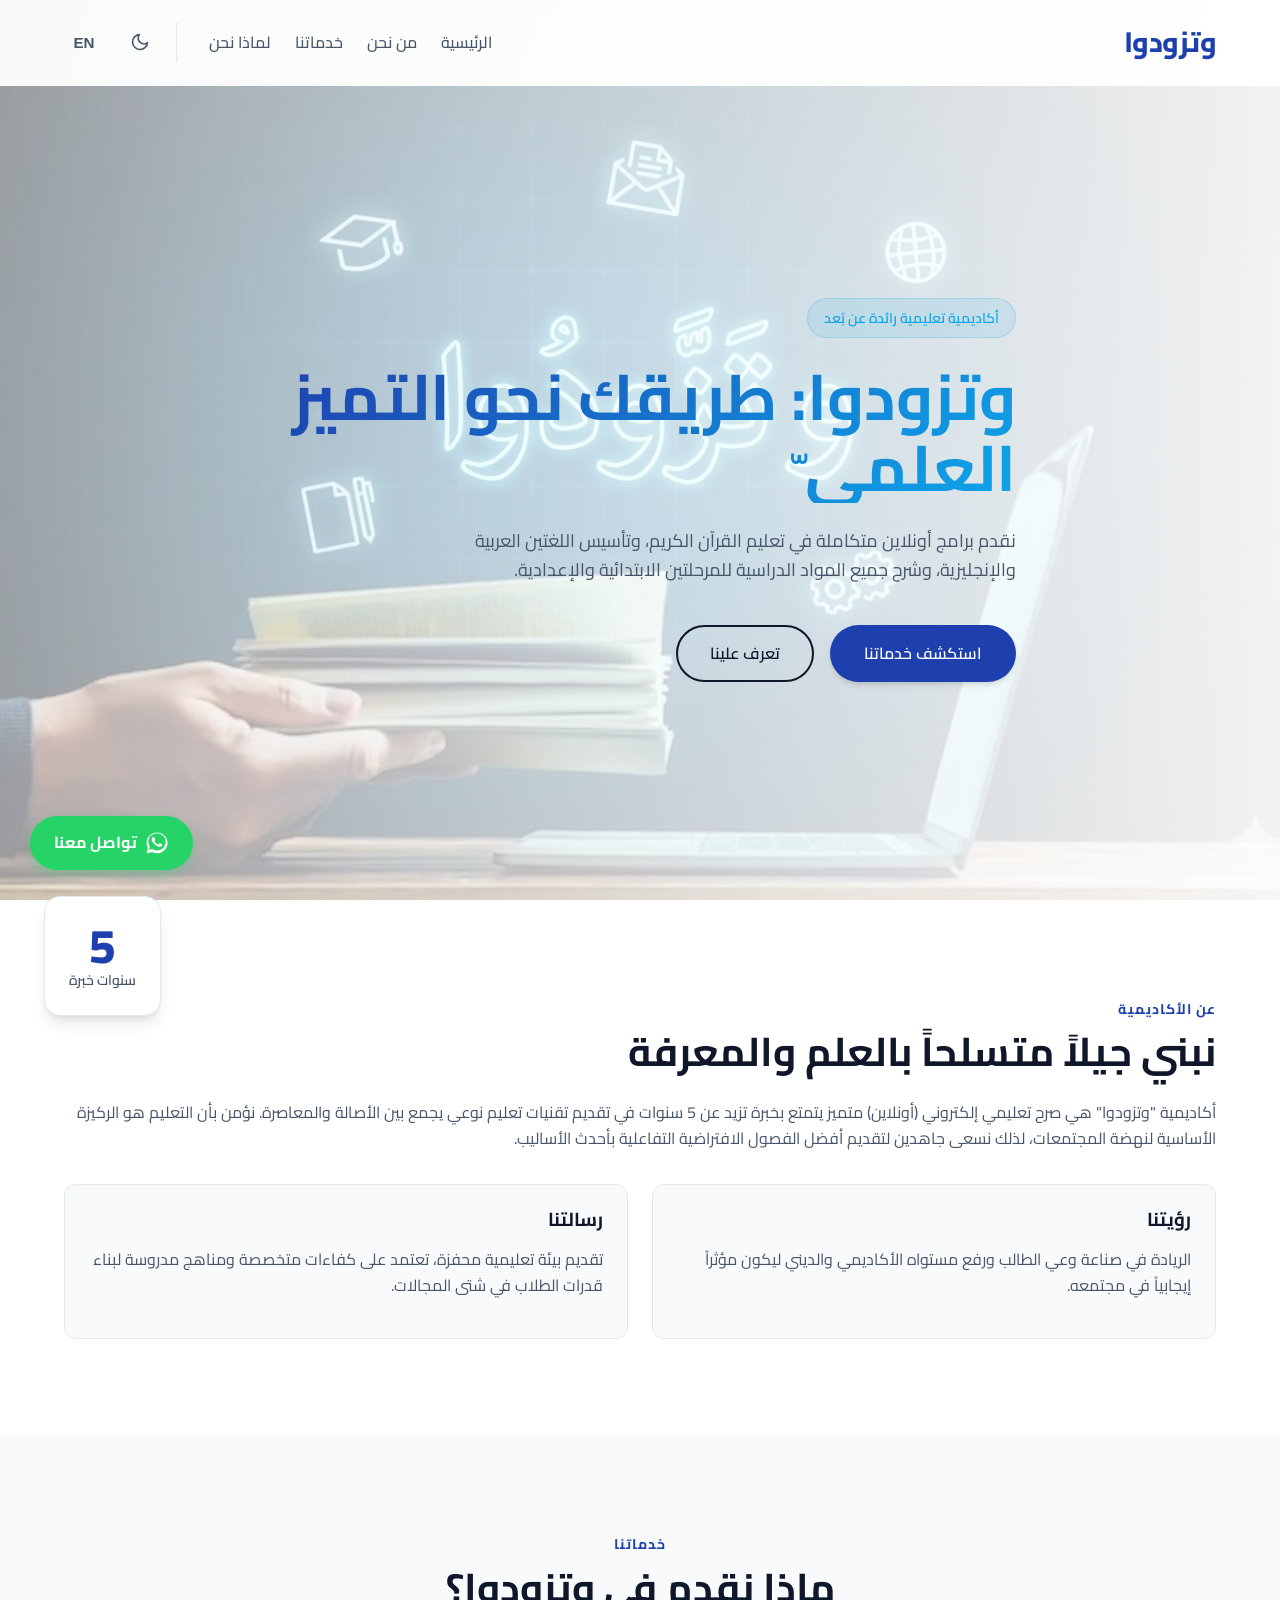
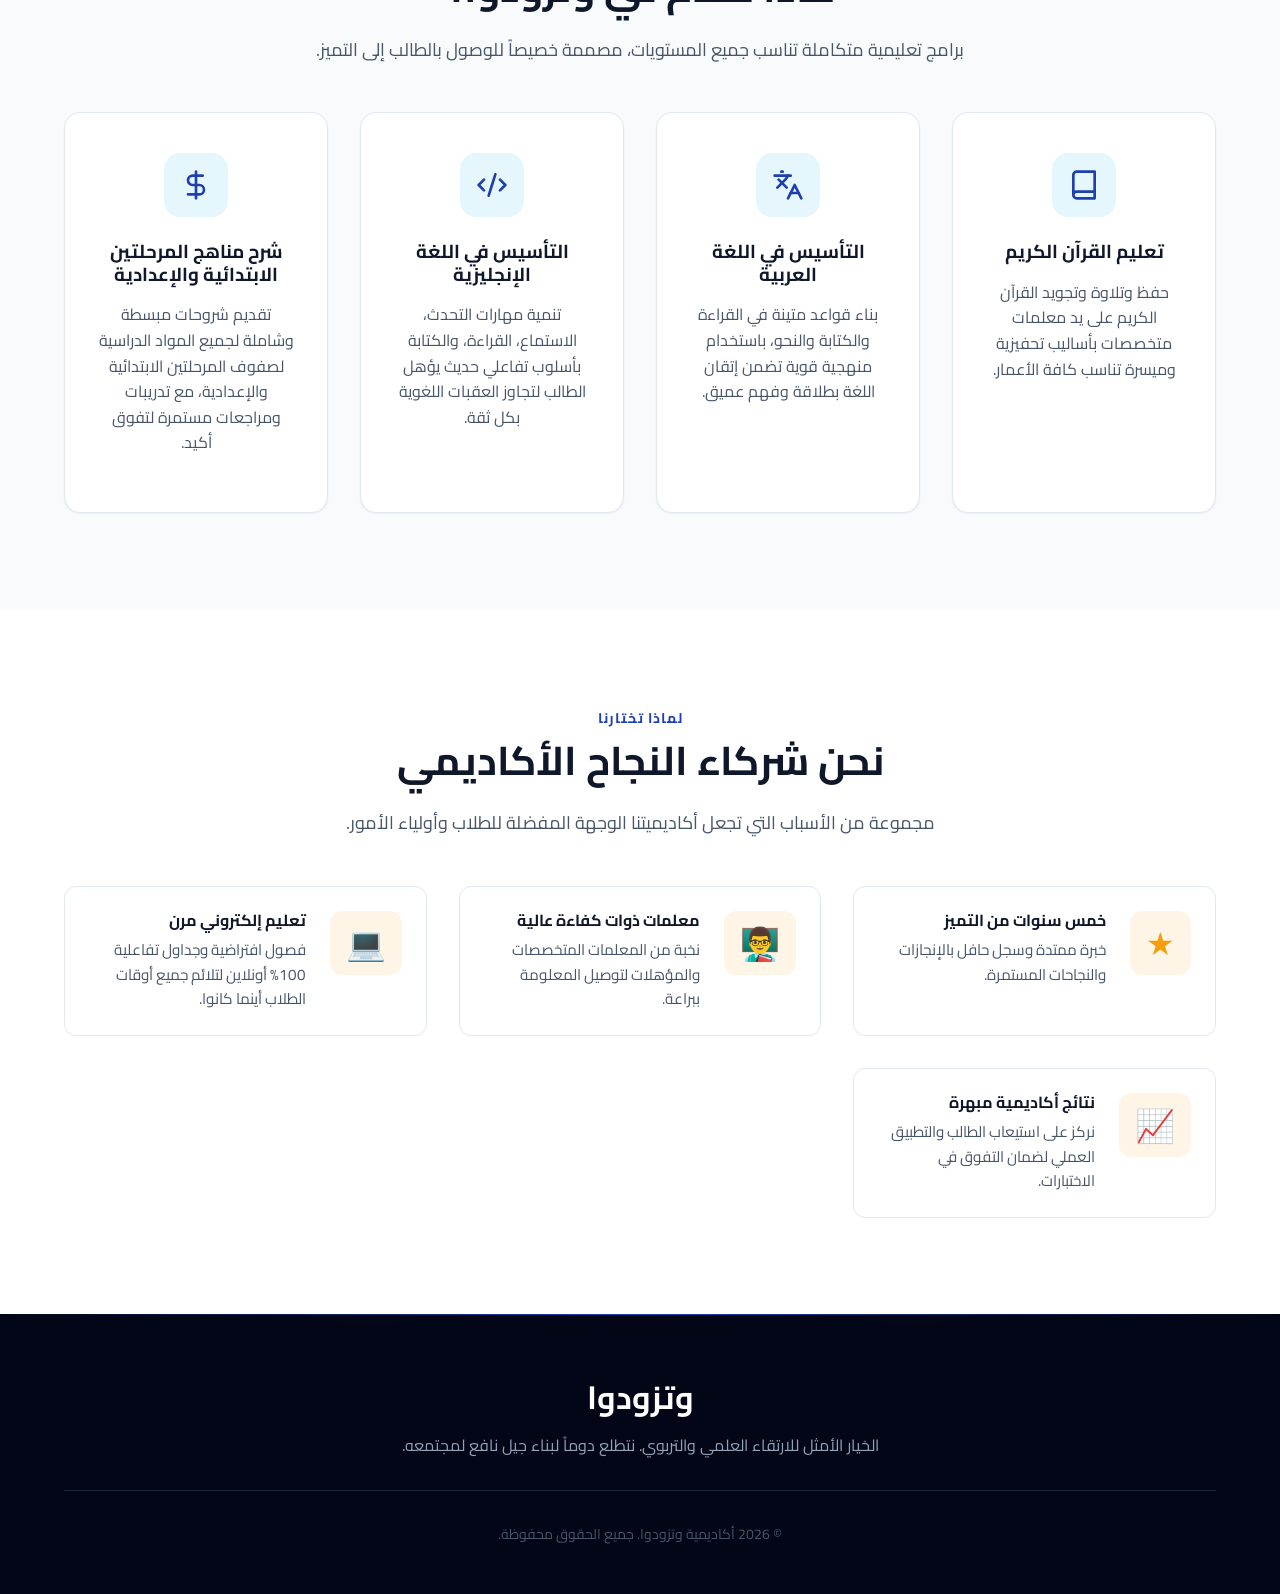
==== index.html @ cb6657eb "Add files via upload" ====
<!DOCTYPE html>
<html lang="en" dir="ltr" data-theme="light">

<head>
    <meta charset="UTF-8">
    <meta name="viewport" content="width=device-width, initial-scale=1.0">
    <meta name="description"
        content="وتزودوا - Premium Educational Academy specializing in Quran, Arabic, English, and School Subjects.">
    <meta name="keywords" content="Quran, Arabic, English, School Subjects, Education, Academy, وتزودوا, أكاديمية">
    <title> Watazawadoo | أكاديمية وتزودوا</title>

    <!-- Google Fonts -->
    <link rel="preconnect" href="https://fonts.googleapis.com">
    <link rel="preconnect" href="https://fonts.gstatic.com" crossorigin>
    <!-- Inter for English, Cairo for Arabic -->
    <link
        href="https://fonts.googleapis.com/css2?family=Cairo:wght@400;600;700;800&family=Inter:wght@400;500;600;700;800&display=swap"
        rel="stylesheet">

    <!-- Custom CSS -->
    <link rel="stylesheet" href="css/style.css">
</head>

<body>

    <!-- Header & Navigation -->
    <header class="navbar" id="navbar">
        <div class="container nav-container">
            <a href="#home" class="logo">
                <span class="ar">وتزودوا</span>
                <span class="en">Watazawadoo</span>
            </a>

            <button class="mobile-toggle" aria-label="Toggle Navigation">
                <span class="bar"></span>
                <span class="bar"></span>
                <span class="bar"></span>
            </button>

            <nav class="nav-menu">
                <ul class="nav-list">
                    <li><a href="#home"><span class="ar">الرئيسية</span><span class="en">Home</span></a></li>
                    <li><a href="#about"><span class="ar">من نحن</span><span class="en">About</span></a></li>
                    <li><a href="#services"><span class="ar">خدماتنا</span><span class="en">Services</span></a></li>
                    <li><a href="#why-us"><span class="ar">لماذا نحن</span><span class="en">Why Us</span></a></li>
                </ul>
                <div class="nav-controls">
                    <button id="theme-btn" class="icon-btn" aria-label="Toggle Theme">
                        <svg class="sun-icon" xmlns="http://www.w3.org/2000/svg" width="20" height="20"
                            viewBox="0 0 24 24" fill="none" stroke="currentColor" stroke-width="2"
                            stroke-linecap="round" stroke-linejoin="round">
                            <circle cx="12" cy="12" r="5"></circle>
                            <line x1="12" y1="1" x2="12" y2="3"></line>
                            <line x1="12" y1="21" x2="12" y2="23"></line>
                            <line x1="4.22" y1="4.22" x2="5.64" y2="5.64"></line>
                            <line x1="18.36" y1="18.36" x2="19.78" y2="19.78"></line>
                            <line x1="1" y1="12" x2="3" y2="12"></line>
                            <line x1="21" y1="12" x2="23" y2="12"></line>
                            <line x1="4.22" y1="19.78" x2="5.64" y2="18.36"></line>
                            <line x1="18.36" y1="5.64" x2="19.78" y2="4.22"></line>
                        </svg>
                        <svg class="moon-icon" xmlns="http://www.w3.org/2000/svg" width="20" height="20"
                            viewBox="0 0 24 24" fill="none" stroke="currentColor" stroke-width="2"
                            stroke-linecap="round" stroke-linejoin="round">
                            <path d="M21 12.79A9 9 0 1 1 11.21 3 7 7 0 0 0 21 12.79z"></path>
                        </svg>
                    </button>
                    <button id="lang-btn" class="icon-btn font-bold">
                        <span class="ar">EN</span>
                        <span class="en">عربي</span>
                    </button>
                </div>
            </nav>
        </div>
    </header>

    <main>
        <!-- Hero Section -->
        <section id="home" class="hero fade-in">
            <div class="hero-bg"></div>
            <div class="container hero-content">
                <span class="badge">
                    <span class="ar">أكاديمية تعليمية رائدة عن بُعد</span>
                    <span class="en">Leading Online Educational Academy</span>
                </span>
                <h1 class="hero-title">
                    <span class="ar">وتزودوا: طريقك نحو التميز العلمي ّ</span>
                    <span class="en">Watazawadoo: Your Path to Academic & Spiritual Excellence</span>
                </h1>
                <p class="hero-subtitle">
                    <span class="ar">نقدم برامج أونلاين متكاملة في تعليم القرآن الكريم، وتأسيس اللغتين العربية
                        والإنجليزية، وشرح جميع المواد الدراسية للمرحلتين الابتدائية والإعدادية.</span>
                    <span class="en">We provide comprehensive online programs in learning the Holy Quran, founding
                        Arabic and English languages, and teaching all primary and preparatory stage subjects.</span>
                </p>
                <div class="hero-actions">
                    <a href="#services" class="btn btn-primary">
                        <span class="ar">استكشف خدماتنا</span>
                        <span class="en">Explore Services</span>
                    </a>
                    <a href="#about" class="btn btn-secondary">
                        <span class="ar">تعرف علينا</span>
                        <span class="en">Learn More</span>
                    </a>
                </div>
            </div>
        </section>

        <!-- About Us Section -->
        <section id="about" class="section about">
            <div class="container">
                <div class="about-grid fade-in">
                    <div class="about-image">


                    </div>
                    <div class="experience-badge">
                        <span class="num">5</span>
                        <span class="ar text">سنوات خبرة</span>
                        <span class="en text">Years Exp</span>
                    </div>
                </div>
                <div class="about-text">
                    <div class="section-badge">
                        <span class="ar">عن الأكاديمية</span>
                        <span class="en">About the Academy</span>
                    </div>
                    <h2 class="section-title">
                        <span class="ar">نبني جيلاً متسلحاً بالعلم والمعرفة</span>
                        <span class="en">Building a Generation Armed with Knowledge</span>
                    </h2>
                    <p class="description">
                        <span class="ar">أكاديمية "وتزودوا" هي صرح تعليمي إلكتروني (أونلاين) متميز يتمتع بخبرة تزيد
                            عن 5 سنوات في تقديم تقنيات تعليم نوعي يجمع بين الأصالة والمعاصرة. نؤمن بأن التعليم هو
                            الركيزة الأساسية لنهضة المجتمعات، لذلك نسعى جاهدين لتقديم أفضل الفصول الافتراضية
                            التفاعلية بأحدث الأساليب.</span>
                        <span class="en">"Watazawadoo" Academy is a distinguished online educational institution
                            with over 5 years of experience in providing quality education that blends heritage with
                            modernity. We believe education is the foundation of societal progress, and we strive to
                            deliver top-tier virtual learning experiences using modern interactive
                            methodologies.</span>
                    </p>

                    <div class="mission-vision">
                        <div class="card sm-card">
                            <h3>
                                <span class="ar">رؤيتنا</span>
                                <span class="en">Our Vision</span>
                            </h3>
                            <p>
                                <span class="ar">الريادة في صناعة وعي الطالب ورفع مستواه الأكاديمي والديني ليكون
                                    مؤثراً إيجابياً في مجتمعه.</span>
                                <span class="en">Pioneering in shaping student awareness and elevating their
                                    academic and religious levels to be a positive influence in their
                                    community.</span>
                            </p>
                        </div>
                        <div class="card sm-card">
                            <h3>
                                <span class="ar">رسالتنا</span>
                                <span class="en">Our Mission</span>
                            </h3>
                            <p>
                                <span class="ar">تقديم بيئة تعليمية محفزة، تعتمد على كفاءات متخصصة ومناهج مدروسة
                                    لبناء قدرات الطلاب في شتى المجالات.</span>
                                <span class="en">Providing a stimulating educational environment relying on expert
                                    educators and structured curricula to build students' capabilities across
                                    various fields.</span>
                            </p>
                        </div>
                    </div>
                </div>
            </div>
            </div>
        </section>

        <!-- Services Section -->
        <section id="services" class="section bg-light">
            <div class="container">
                <div class="section-header text-center fade-in">
                    <div class="section-badge">
                        <span class="ar">خدماتنا</span>
                        <span class="en">Our Services</span>
                    </div>
                    <h2 class="section-title">
                        <span class="ar">ماذا نقدم في وتزودوا؟</span>
                        <span class="en">What We Offer at Watazawadoo?</span>
                    </h2>
                    <p class="section-subtitle">
                        <span class="ar">برامج تعليمية متكاملة تناسب جميع المستويات، مصممة خصيصاً للوصول بالطالب إلى
                            التميز.</span>
                        <span class="en">Comprehensive educational programs tailored for all levels, specifically
                            designed to guide students towards excellence.</span>
                    </p>
                </div>

                <div class="services-grid fade-in">
                    <!-- Service 1 -->
                    <div class="service-card">
                        <div class="service-icon quran-icon">
                            <svg xmlns="http://www.w3.org/2000/svg" width="32" height="32" viewBox="0 0 24 24"
                                fill="none" stroke="currentColor" stroke-width="2" stroke-linecap="round"
                                stroke-linejoin="round">
                                <path d="M4 19.5v-15A2.5 2.5 0 0 1 6.5 2H20v20H6.5a2.5 2.5 0 0 1 0-5H20"></path>
                            </svg>
                        </div>
                        <h3>
                            <span class="ar">تعليم القرآن الكريم</span>
                            <span class="en">Holy Quran Teaching</span>
                        </h3>
                        <p>
                            <span class="ar">حفظ وتلاوة وتجويد القرآن الكريم على يد معلمات متخصصات بأساليب
                                تحفيزية وميسرة تناسب كافة الأعمار.</span>
                            <span class="en">Memorization, recitation, and Tajweed of the Holy Quran guided by
                                specialized female instructors using engaging and accessible methods.</span>
                        </p>
                    </div>

                    <!-- Service 2 -->
                    <div class="service-card">
                        <div class="service-icon arabic-icon">
                            <svg xmlns="http://www.w3.org/2000/svg" width="32" height="32" viewBox="0 0 24 24"
                                fill="none" stroke="currentColor" stroke-width="2" stroke-linecap="round"
                                stroke-linejoin="round">
                                <path d="m5 8 6 6"></path>
                                <path d="m4 14 6-6 2-3"></path>
                                <path d="M2 5h12"></path>
                                <path d="M7 2h1"></path>
                                <path d="m22 22-5-10-5 10"></path>
                                <path d="M14 18h6"></path>
                            </svg>
                        </div>
                        <h3>
                            <span class="ar">التأسيس في اللغة العربية</span>
                            <span class="en">Arabic Language Foundation</span>
                        </h3>
                        <p>
                            <span class="ar">بناء قواعد متينة في القراءة والكتابة والنحو، باستخدام منهجية قوية تضمن
                                إتقان اللغة بطلاقة وفهم عميق.</span>
                            <span class="en">Building solid foundations in reading, writing, and grammar through strong
                                methodologies ensuring fluent mastery and deep understanding.</span>
                        </p>
                    </div>

                    <!-- Service 3 -->
                    <div class="service-card">
                        <div class="service-icon english-icon">
                            <svg xmlns="http://www.w3.org/2000/svg" width="32" height="32" viewBox="0 0 24 24"
                                fill="none" stroke="currentColor" stroke-width="2" stroke-linecap="round"
                                stroke-linejoin="round">
                                <path d="m18 16 4-4-4-4"></path>
                                <path d="m6 8-4 4 4 4"></path>
                                <path d="m14.5 4-5 16"></path>
                            </svg>
                        </div>
                        <h3>
                            <span class="ar">التأسيس في اللغة الإنجليزية</span>
                            <span class="en">English Language Foundation</span>
                        </h3>
                        <p>
                            <span class="ar">تنمية مهارات التحدث، الاستماع، القراءة، والكتابة بأسلوب تفاعلي حديث يؤهل
                                الطالب لتجاوز العقبات اللغوية بكل ثقة.</span>
                            <span class="en">Developing speaking, listening, reading, and writing skills with
                                interactive methods, empowering students to overcome language barriers.</span>
                        </p>
                    </div>

                    <!-- Service 4 -->
                    <div class="service-card">
                        <div class="service-icon school-icon">
                            <svg xmlns="http://www.w3.org/2000/svg" width="32" height="32" viewBox="0 0 24 24"
                                fill="none" stroke="currentColor" stroke-width="2" stroke-linecap="round"
                                stroke-linejoin="round">
                                <path d="M12 2v20"></path>
                                <path d="M17 5H9.5a3.5 3.5 0 0 0 0 7h5a3.5 3.5 0 0 1 0 7H6"></path>
                            </svg>
                        </div>
                        <h3>
                            <span class="ar">شرح مناهج المرحلتين الابتدائية والإعدادية</span>
                            <span class="en">Primary & Preparatory Subjects</span>
                        </h3>
                        <p>
                            <span class="ar">تقديم شروحات مبسطة وشاملة لجميع المواد الدراسية لصفوف المرحلتين الابتدائية
                                والإعدادية، مع تدريبات ومراجعات مستمرة لتفوق أكيد.</span>
                            <span class="en">Providing simplified and comprehensive explanations for all subjects
                                (Primary & Preparatory), with continuous practice and reviews for guaranteed
                                excellence.</span>
                        </p>
                    </div>
                </div>
            </div>
        </section>

        <!-- Why Choose Us -->
        <section id="why-us" class="section">
            <div class="container">
                <div class="section-header text-center fade-in">
                    <div class="section-badge">
                        <span class="ar">لماذا تختارنا</span>
                        <span class="en">Why Choose Us</span>
                    </div>
                    <h2 class="section-title">
                        <span class="ar">نحن شركاء النجاح الأكاديمي</span>
                        <span class="en">We Are Partners in Academic Success</span>
                    </h2>
                    <p class="section-subtitle">
                        <span class="ar">مجموعة من الأسباب التي تجعل أكاديميتنا الوجهة المفضلة للطلاب وأولياء
                            الأمور.</span>
                        <span class="en">Several reasons that make our academy the preferred destination for students
                            and parents.</span>
                    </p>
                </div>

                <div class="features-list fade-in">
                    <div class="feature-item">
                        <div class="f-icon">★</div>
                        <div class="f-content">
                            <h4>
                                <span class="ar">خمس سنوات من التميز</span>
                                <span class="en">5 Years of Excellence</span>
                            </h4>
                            <p>
                                <span class="ar">خبرة ممتدة وسجل حافل بالإنجازات والنجاحات المستمرة.</span>
                                <span class="en">Extended experience and a proven track record of continuous success and
                                    achievements.</span>
                            </p>
                        </div>
                    </div>

                    <div class="feature-item">
                        <div class="f-icon">👨‍🏫</div>
                        <div class="f-content">
                            <h4>
                                <span class="ar">معلمات ذوات كفاءة عالية</span>
                                <span class="en">Highly Qualified Female Teachers</span>
                            </h4>
                            <p>
                                <span class="ar">نخبة من المعلمات المتخصصات والمؤهلات لتوصيل المعلومة ببراعة.</span>
                                <span class="en">An elite group of specialized and qualified female teachers skilled at
                                    delivering information brilliantly.</span>
                            </p>
                        </div>
                    </div>

                    <div class="feature-item">
                        <div class="f-icon">💻</div>
                        <div class="f-content">
                            <h4>
                                <span class="ar">تعليم إلكتروني مرن</span>
                                <span class="en">Flexible Online Learning</span>
                            </h4>
                            <p>
                                <span class="ar">فصول افتراضية وجداول تفاعلية 100% أونلاين لتلائم جميع أوقات الطلاب
                                    أينما كانوا.</span>
                                <span class="en">100% interactive virtual classes and schedules designed to fit students
                                    anytime, anywhere.</span>
                            </p>
                        </div>
                    </div>

                    <div class="feature-item">
                        <div class="f-icon">📈</div>
                        <div class="f-content">
                            <h4>
                                <span class="ar">نتائج أكاديمية مبهرة</span>
                                <span class="en">Strong Academic Results</span>
                            </h4>
                            <p>
                                <span class="ar">نركز على استيعاب الطالب والتطبيق العملي لضمان التفوق في
                                    الاختبارات.</span>
                                <span class="en">Focusing on student comprehension and practical application to
                                    guarantee success in examinations.</span>
                            </p>
                        </div>
                    </div>
                </div>
            </div>
        </section>

    </main>

    <!-- Footer -->
    <footer class="footer">
        <div class="container footer-container">
            <div class="footer-info">
                <h3>
                    <span class="ar">وتزودوا</span>
                    <span class="en">Watazawadoo</span>
                </h3>
                <p>
                    <span class="ar">الخيار الأمثل للارتقاء العلمي والتربوي. نتطلع دوماً لبناء جيل نافع لمجتمعه.</span>
                    <span class="en">The perfect choice for academic and educational advancement. Always aspiring to
                        build a beneficial generation.</span>
                </p>
            </div>
            <div class="footer-copyright">
                <p>
                    &copy; <span id="year"></span>
                    <span class="ar">أكاديمية وتزودوا. جميع الحقوق محفوظة.</span>
                    <span class="en">Watazawadoo Academy. All rights reserved.</span>
                </p>
            </div>
        </div>
    </footer>

    <!-- Floating WhatsApp Button -->
    <a href="https://wa.me/201121379481" class="floating-wa" target="_blank" rel="noopener noreferrer"
        aria-label="Chat on WhatsApp">
        <svg xmlns="http://www.w3.org/2000/svg" viewBox="0 0 448 512" width="24" height="24" fill="currentColor">
            <path
                d="M380.9 97.1C339 55.1 283.2 32 223.9 32c-122.4 0-222 99.6-222 222 0 39.1 10.2 77.3 29.6 111L0 480l117.7-30.9c32.4 17.7 68.9 27 106.1 27h.1c122.3 0 224.1-99.6 224.1-222 0-59.3-23.1-115-65.1-157zM223.9 416.3c-33 0-65.4-8.9-94-25.7l-6.7-4-69.8 18.3L72 336l-4.4-7c-18.5-29.3-28.2-63.5-28.2-98.1 0-101.9 83-184.9 184.9-184.9 49.4 0 95.8 19.2 130.7 54.2 34.9 34.9 54.2 81.3 54.2 130.8 0 102-83 185.3-185.3 185.3zm101.2-138.2c-5.5-2.8-32.8-16.2-37.9-18-5.1-1.9-8.8-2.8-12.5 2.8-3.7 5.6-14.3 18-17.6 21.8-3.2 3.7-6.5 4.2-12 1.4-32.6-16.3-54-29.1-75.5-66-5.7-9.8 5.7-9.1 16.3-30.3 1.8-3.7 .9-6.9-.5-9.7-1.4-2.8-12.5-30.1-17.1-41.2-4.5-10.8-9.1-9.3-12.5-9.5-3.2-.2-6.9-.2-10.6-.2-3.7 0-9.7 1.4-14.8 6.9-5.1 5.6-19.4 19-19.4 46.3 0 27.3 19.9 53.7 22.6 57.4 2.8 3.7 39.1 59.7 94.8 83.8 35.2 15.2 49 16.5 66.6 13.9 10.7-1.6 32.8-13.4 37.4-26.4 4.6-13 4.6-24.1 3.2-26.4-1.3-2.5-5-3.9-10.5-6.6z" />
        </svg>
        <span class="wa-text">
            <span class="ar">تواصل معنا</span>
            <span class="en">Contact Us</span>
        </span>
    </a>

    <!-- Application Script -->
    <script src="js/app.js"></script>
</body>

</html>
---- css/style.css ----
/* 
 * Watazawadoo Academy - Premium Stylesheet
 * Contains Light/Dark mode, RTL/LTR support, and fully responsive layout.
 */

/* =========================================
   1. CSS Variables & Theme Definitions
   ========================================= */
:root {
    /* Safe Colors for both themes */
    --primary: #1e40af; /* Deep Blue */
    --primary-hover: #1e3a8a;
    --secondary: #0ea5e9; /* Sky Blue */
    --accent: #f59e0b; /* Golden Yellow for distinction */
    --danger: #ef4444;
    --success: #22c55e;
    
    /* Light Theme (Default) */
    --bg-main: #ffffff;
    --bg-alt: #f8fafc;
    --text-main: #0f172a;
    --text-muted: #475569;
    --border: #e2e8f0;
    --card-bg: #ffffff;
    --navbar-bg: rgba(255, 255, 255, 0.95);
    
    /* Shadows */
    --shadow-sm: 0 1px 2px 0 rgb(0 0 0 / 0.05);
    --shadow-md: 0 4px 6px -1px rgb(0 0 0 / 0.1), 0 2px 4px -2px rgb(0 0 0 / 0.1);
    --shadow-lg: 0 10px 15px -3px rgb(0 0 0 / 0.1), 0 4px 6px -4px rgb(0 0 0 / 0.1);
    --shadow-glow: 0 0 20px rgba(14, 165, 233, 0.4);

    /* Typography settings */
    --font-heading: 'Cairo', sans-serif;
    --font-body: 'Inter', sans-serif;
    
    --transition-fast: 0.2s ease-in-out;
    --transition-normal: 0.3s cubic-bezier(0.4, 0, 0.2, 1);
    --transition-slow: 0.5s cubic-bezier(0.4, 0, 0.2, 1);
}

[data-theme="dark"] {
    --bg-main: #0f172a; /* Slate 900 */
    --bg-alt: #1e293b; /* Slate 800 */
    --text-main: #f8fafc;
    --text-muted: #cbd5e1;
    --border: #334155;
    --card-bg: #1e293b;
    --navbar-bg: rgba(15, 23, 42, 0.85);
    
    --shadow-md: 0 4px 6px -1px rgb(0 0 0 / 0.4);
    --shadow-lg: 0 10px 15px -3px rgb(0 0 0 / 0.5);
    
    /* Slightly brighter primary for dark mode */
    --primary: #3b82f6; 
    --primary-hover: #60a5fa;
}

/* =========================================
   2. Reset & Global Styles
   ========================================= */
*, *::before, *::after {
    box-sizing: border-box;
    margin: 0;
    padding: 0;
}

html {
    scroll-behavior: smooth;
    overflow-x: hidden;
}

body {
    background-color: var(--bg-main);
    color: var(--text-main);
    transition: background-color var(--transition-normal), color var(--transition-normal);
    line-height: 1.6;
    overflow-x: hidden;
    -webkit-font-smoothing: antialiased;
}

/* Language & Direction Logic */
html[dir="rtl"] {
    font-family: 'Cairo', sans-serif; /* Best for Arabic */
}
html[dir="ltr"] {
    font-family: 'Inter', sans-serif; /* Best for English */
}

/* Hard toggle language classes for massive SEO boost (HTML keeps both) */
html[lang="ar"] .en {
    display: none !important;
}
html[lang="en"] .ar {
    display: none !important;
}

/* Typography */
h1, h2, h3, h4, h5, h6 {
    font-weight: 700;
    line-height: 1.2;
    margin-bottom: 1rem;
    color: var(--text-main);
}

p {
    margin-bottom: 1rem;
    color: var(--text-muted);
}

a {
    text-decoration: none;
    color: inherit;
    transition: color var(--transition-fast);
}

ul {
    list-style: none;
}

img {
    max-width: 100%;
    height: auto;
    display: block;
}

/* Layout Utilities */
.container {
    width: 100%;
    max-width: 1200px;
    margin: 0 auto;
    padding: 0 1.5rem;
}

.section {
    padding: 6rem 0;
}

.bg-light {
    background-color: var(--bg-alt);
}

.text-center { text-align: center; }

/* Buttons */
.btn {
    display: inline-flex;
    align-items: center;
    justify-content: center;
    padding: 0.875rem 2rem;
    border-radius: 9999px; /* Pill shape */
    font-weight: 600;
    font-size: 1rem;
    cursor: pointer;
    transition: all var(--transition-fast);
    border: 2px solid transparent;
}

.btn-primary {
    background-color: var(--primary);
    color: #ffffff !important;
    box-shadow: var(--shadow-md);
}

.btn-primary:hover {
    background-color: var(--primary-hover);
    transform: translateY(-2px);
    box-shadow: var(--shadow-lg);
}

.btn-secondary {
    background-color: transparent;
    color: var(--text-main) !important;
    border-color: var(--text-main);
}

.btn-secondary:hover {
    background-color: var(--text-main);
    color: var(--bg-main) !important;
}

/* =========================================
   3. Navbar & Header
   ========================================= */
.navbar {
    position: fixed;
    top: 0;
    left: 0;
    width: 100%;
    z-index: 1000;
    background-color: var(--navbar-bg);
    backdrop-filter: blur(12px); /* Glassmorphism */
    -webkit-backdrop-filter: blur(12px);
    border-bottom: 1px solid transparent;
    transition: all var(--transition-normal);
    padding: 1.25rem 0;
}

.navbar.scrolled {
    padding: 0.75rem 0;
    border-bottom-color: var(--border);
    box-shadow: var(--shadow-sm);
}

.nav-container {
    display: flex;
    justify-content: space-between;
    align-items: center;
}

.logo {
    font-size: 1.75rem;
    font-weight: 800;
    color: var(--primary);
    letter-spacing: -0.5px;
}

.nav-menu {
    display: flex;
    align-items: center;
    gap: 2rem;
}

.nav-list {
    display: flex;
    gap: 1.5rem;
}

.nav-list a {
    font-weight: 500;
    color: var(--text-muted);
    position: relative;
    padding: 0.5rem 0;
}

.nav-list a::after {
    content: '';
    position: absolute;
    bottom: 0;
    left: 0; /* overridden for RTL in later code */
    width: 0%;
    height: 2px;
    background-color: var(--primary);
    transition: width var(--transition-fast);
}

html[dir="rtl"] .nav-list a::after {
    left: auto;
    right: 0;
}

.nav-list a:hover {
    color: var(--primary);
}

.nav-list a:hover::after {
    width: 100%;
}

.nav-controls {
    display: flex;
    align-items: center;
    gap: 1rem;
    border-left: 1px solid var(--border);
    padding-left: 1rem;
}

html[dir="rtl"] .nav-controls {
    border-left: none;
    border-right: 1px solid var(--border);
    padding-left: 0;
    padding-right: 1rem;
}

.icon-btn {
    background: none;
    border: none;
    cursor: pointer;
    color: var(--text-muted);
    display: flex;
    align-items: center;
    justify-content: center;
    width: 40px;
    height: 40px;
    border-radius: 50%;
    transition: all var(--transition-fast);
}

.icon-btn:hover {
    background-color: var(--bg-alt);
    color: var(--primary);
}

.font-bold {
    font-weight: 700;
    font-size: 0.95rem;
}

/* Theme Icon Logic */
html[data-theme="light"] .sun-icon { display: none; }
html[data-theme="light"] .moon-icon { display: block; }

html[data-theme="dark"] .sun-icon { display: block; }
html[data-theme="dark"] .moon-icon { display: none; }

.mobile-toggle {
    display: none;
    flex-direction: column;
    justify-content: space-between;
    width: 30px;
    height: 21px;
    background: none;
    border: none;
    cursor: pointer;
    z-index: 1001;
}

.mobile-toggle .bar {
    width: 100%;
    height: 3px;
    background-color: var(--text-main);
    border-radius: 3px;
    transition: all var(--transition-fast);
    transform-origin: left;
}

html[dir="rtl"] .mobile-toggle .bar {
    transform-origin: right;
}

/* =========================================
   4. Hero Section
   ========================================= */
.hero {
    position: relative;
    min-height: 100vh;
    display: flex;
    align-items: center;
    padding-top: 80px; /* offset navbar */
    overflow: hidden;
}

.hero-bg {
    position: absolute;
    inset: 0;
    z-index: -1;
    background-image: url('../assets/images/hero_bg_custom.jpg');
    background-size: cover;
    background-position: center;
    background-attachment: fixed;
    /* Beautiful gradient overlay to ensure text readability */
}

/* Dynamic overlay based on theme */
html[data-theme="light"] .hero-bg::before {
    content: '';
    position: absolute;
    inset: 0;
    background: linear-gradient(to right, rgba(255,255,255,0.95), rgba(255,255,255,0.6));
}

html[data-theme="dark"] .hero-bg::before {
    content: '';
    position: absolute;
    inset: 0;
    background: linear-gradient(to right, rgba(15,23,42,0.95), rgba(15,23,42,0.7));
}

html[dir="rtl"] .hero-bg::before {
    background: linear-gradient(to left, rgba(255,255,255,0.95), rgba(255,255,255,0.6));
}

html[dir="rtl"][data-theme="dark"] .hero-bg::before {
    background: linear-gradient(to left, rgba(15,23,42,0.95), rgba(15,23,42,0.7));
}

.hero-content {
    max-width: 800px;
}

/* Section Badge */
.badge {
    display: inline-block;
    padding: 0.5rem 1rem;
    background-color: rgba(14, 165, 233, 0.1);
    color: var(--secondary);
    border-radius: 9999px;
    font-size: 0.875rem;
    font-weight: 600;
    margin-bottom: 1.5rem;
    border: 1px solid rgba(14, 165, 233, 0.2);
}

.hero-title {
    font-size: clamp(2.5rem, 5vw, 4.5rem);
    line-height: 1.1;
    margin-bottom: 1.5rem;
    background: linear-gradient(135deg, var(--primary), var(--secondary));
    -webkit-background-clip: text;
    -webkit-text-fill-color: transparent;
    background-clip: text;
}

.hero-subtitle {
    font-size: 1.125rem;
    max-width: 600px;
    margin-bottom: 2.5rem;
}

.hero-actions {
    display: flex;
    gap: 1rem;
    flex-wrap: wrap;
}

/* =========================================
   5. General Sections Formatting
   ========================================= */
.section-badge {
    display: inline-block;
    color: var(--primary);
    font-weight: 700;
    text-transform: uppercase;
    letter-spacing: 1px;
    margin-bottom: 0.5rem;
    font-size: 0.875rem;
}

.section-title {
    font-size: clamp(2rem, 4vw, 2.5rem);
    margin-bottom: 1.5rem;
}

.section-subtitle {
    max-width: 700px;
    margin: 0 auto 3rem;
    font-size: 1.125rem;
}

/* About Us Section */
.about-grid {
    display: grid;
    grid-template-columns: 1fr 1fr;
    gap: 4rem;
    align-items: center;
}

.about-image {
    position: relative;
}

.img-placeholder {
    width: 100%;
    aspect-ratio: 4/5;
    background: linear-gradient(45deg, var(--primary), var(--secondary));
    border-radius: 20px;
    box-shadow: var(--shadow-lg);
    display: flex;
    align-items: center;
    justify-content: center;
    padding: 2rem;
}

.about-logo-img {
    max-width: 80%;
    height: auto;
    object-fit: contain;
    filter: drop-shadow(0 4px 6px rgba(0,0,0,0.2));
}

.experience-badge {
    position: absolute;
    bottom: -20px;
    right: -20px;
    background-color: var(--bg-main);
    padding: 1.5rem;
    border-radius: 16px;
    box-shadow: var(--shadow-lg);
    display: flex;
    flex-direction: column;
    align-items: center;
    justify-content: center;
    border: 1px solid var(--border);
    animation: float 4s ease-in-out infinite;
}

html[dir="rtl"] .experience-badge {
    right: auto;
    left: -20px;
}

.experience-badge .num {
    font-size: 3rem;
    font-weight: 800;
    color: var(--primary);
    line-height: 1;
}

.experience-badge .text {
    font-size: 0.875rem;
    font-weight: 600;
    color: var(--text-muted);
}

.mission-vision {
    display: grid;
    grid-template-columns: 1fr 1fr;
    gap: 1.5rem;
    margin-top: 2rem;
}

.sm-card {
    background-color: var(--bg-alt);
    padding: 1.5rem;
    border-radius: 12px;
    border: 1px solid var(--border);
    transition: transform var(--transition-fast);
}

.sm-card:hover {
    transform: translateY(-5px);
    box-shadow: var(--shadow-md);
}

/* Services Section */
.services-grid {
    display: grid;
    grid-template-columns: repeat(auto-fit, minmax(250px, 1fr));
    gap: 2rem;
}

.service-card {
    background-color: var(--card-bg);
    padding: 2.5rem 2rem;
    border-radius: 16px;
    text-align: center;
    box-shadow: var(--shadow-sm);
    border: 1px solid var(--border);
    transition: all var(--transition-normal);
    position: relative;
    overflow: hidden;
}

.service-card::before {
    content: '';
    position: absolute;
    top: 0; left: 0; right: 0; height: 4px;
    background: linear-gradient(90deg, var(--primary), var(--secondary));
    transform: scaleX(0);
    transition: transform var(--transition-normal);
    transform-origin: center;
}

.service-card:hover {
    transform: translateY(-10px);
    box-shadow: var(--shadow-lg);
}

.service-card:hover::before {
    transform: scaleX(1);
}

.service-icon {
    width: 64px;
    height: 64px;
    background-color: rgba(14, 165, 233, 0.1);
    color: var(--primary);
    border-radius: 16px;
    display: flex;
    align-items: center;
    justify-content: center;
    margin: 0 auto 1.5rem;
    transition: transform var(--transition-normal);
}

.service-card:hover .service-icon {
    transform: rotateY(180deg);
}

/* Why Choose Us - Features List */
.features-list {
    display: grid;
    grid-template-columns: repeat(auto-fit, minmax(280px, 1fr));
    gap: 2rem;
}

.feature-item {
    display: flex;
    align-items: flex-start;
    gap: 1.5rem;
    padding: 1.5rem;
    background-color: var(--card-bg);
    border-radius: 12px;
    border: 1px solid var(--border);
    transition: var(--transition-fast);
}

.feature-item:hover {
    border-color: var(--primary);
    box-shadow: var(--shadow-md);
}

.f-icon {
    font-size: 2rem;
    line-height: 1;
    color: var(--accent);
    background: rgba(245, 158, 11, 0.1);
    padding: 1rem;
    border-radius: 12px;
}

.f-content h4 {
    margin-bottom: 0.5rem;
}

.f-content p {
    margin-bottom: 0;
    font-size: 0.95rem;
}

/* =========================================
   6. Footer
   ========================================= */
.footer {
    background-color: #020617; /* Very Dark Slate */
    color: #f8fafc;
    padding: 4rem 0 2rem;
    position: relative;
    overflow: hidden;
}

.footer::before {
    content: '';
    position: absolute;
    top: 0; left: 0; right: 0; height: 1px;
    background: linear-gradient(90deg, transparent, var(--primary), transparent);
}

.footer-container {
    display: flex;
    flex-direction: column;
    align-items: center;
    text-align: center;
}

.footer-info h3 {
    color: #ffffff;
    font-size: 2rem;
    margin-bottom: 1rem;
}

.footer-info p {
    color: #94a3b8;
    max-width: 500px;
    margin: 0 auto 2rem;
}

.footer-copyright {
    color: #64748b;
    font-size: 0.875rem;
    padding-top: 2rem;
    border-top: 1px solid #1e293b;
    width: 100%;
}

/* =========================================
   7. Floating Components (WhatsApp)
   ========================================= */
.floating-wa {
    position: fixed;
    bottom: 30px;
    right: 30px;
    background-color: #25D366;
    color: white;
    padding: 0.875rem 1.5rem;
    border-radius: 9999px; /* Pill shape */
    display: flex;
    align-items: center;
    gap: 0.5rem;
    box-shadow: 0 4px 10px rgba(37, 211, 102, 0.3);
    z-index: 100;
    font-weight: 700;
    font-size: 1rem;
    transition: transform var(--transition-fast), box-shadow var(--transition-fast);
}

html[dir="rtl"] .floating-wa {
    right: auto;
    left: 30px;
}

.floating-wa:hover {
    transform: scale(1.05); /* slightly lower scale for wider button */
    box-shadow: 0 6px 14px rgba(37, 211, 102, 0.4);
}


/* =========================================
   8. Animations
   ========================================= */
@keyframes float {
    0% { transform: translateY(0px); }
    50% { transform: translateY(-10px); }
    100% { transform: translateY(0px); }
}

/* Scroll reveal logic via Intersection Observer (added .visible via JS) */
.fade-in {
    opacity: 0;
    transform: translateY(20px);
    transition: opacity 0.6s ease-out, transform 0.6s ease-out;
}

.fade-in.visible {
    opacity: 1;
    transform: translateY(0);
}

/* =========================================
   9. Media Queries (Responsive)
   ========================================= */
@media (max-width: 991px) {
    .about-grid {
        grid-template-columns: 1fr;
    }
    
    .about-image {
        max-width: 500px;
        margin: 0 auto;
    }
}

@media (max-width: 768px) {
    .mobile-toggle {
        display: flex;
    }
    
    .nav-menu {
        position: fixed;
        top: 75px;
        left: -100%;
        width: 100%;
        height: calc(100vh - 75px);
        background-color: var(--bg-main);
        flex-direction: column;
        justify-content: flex-start;
        padding-top: 2rem;
        transition: left var(--transition-normal);
        overflow-y: auto;
    }

    html[dir="rtl"] .nav-menu {
        left: auto;
        right: -100%;
        transition: right var(--transition-normal);
    }
    
    .nav-menu.active {
        left: 0;
    }

    html[dir="rtl"] .nav-menu.active {
        right: 0;
    }

    .nav-list {
        flex-direction: column;
        align-items: center;
        gap: 2rem;
        width: 100%;
    }

    .nav-list a {
        font-size: 1.25rem;
    }

    .nav-controls {
        margin-top: 2rem;
        border: none;
        padding: 0;
        justify-content: center;
        width: 100%;
    }
    
    html[dir="rtl"] .nav-controls {
        border: none;
        padding: 0;
    }

    /* Hamburger Animation */
    .mobile-toggle.active .bar:nth-child(1) {
        transform: rotate(45deg);
    }
    .mobile-toggle.active .bar:nth-child(2) {
        opacity: 0;
    }
    .mobile-toggle.active .bar:nth-child(3) {
        transform: rotate(-45deg);
    }
    
    .hero-title {
        font-size: 2rem;
    }
    
    .mission-vision {
        grid-template-columns: 1fr;
    }
}
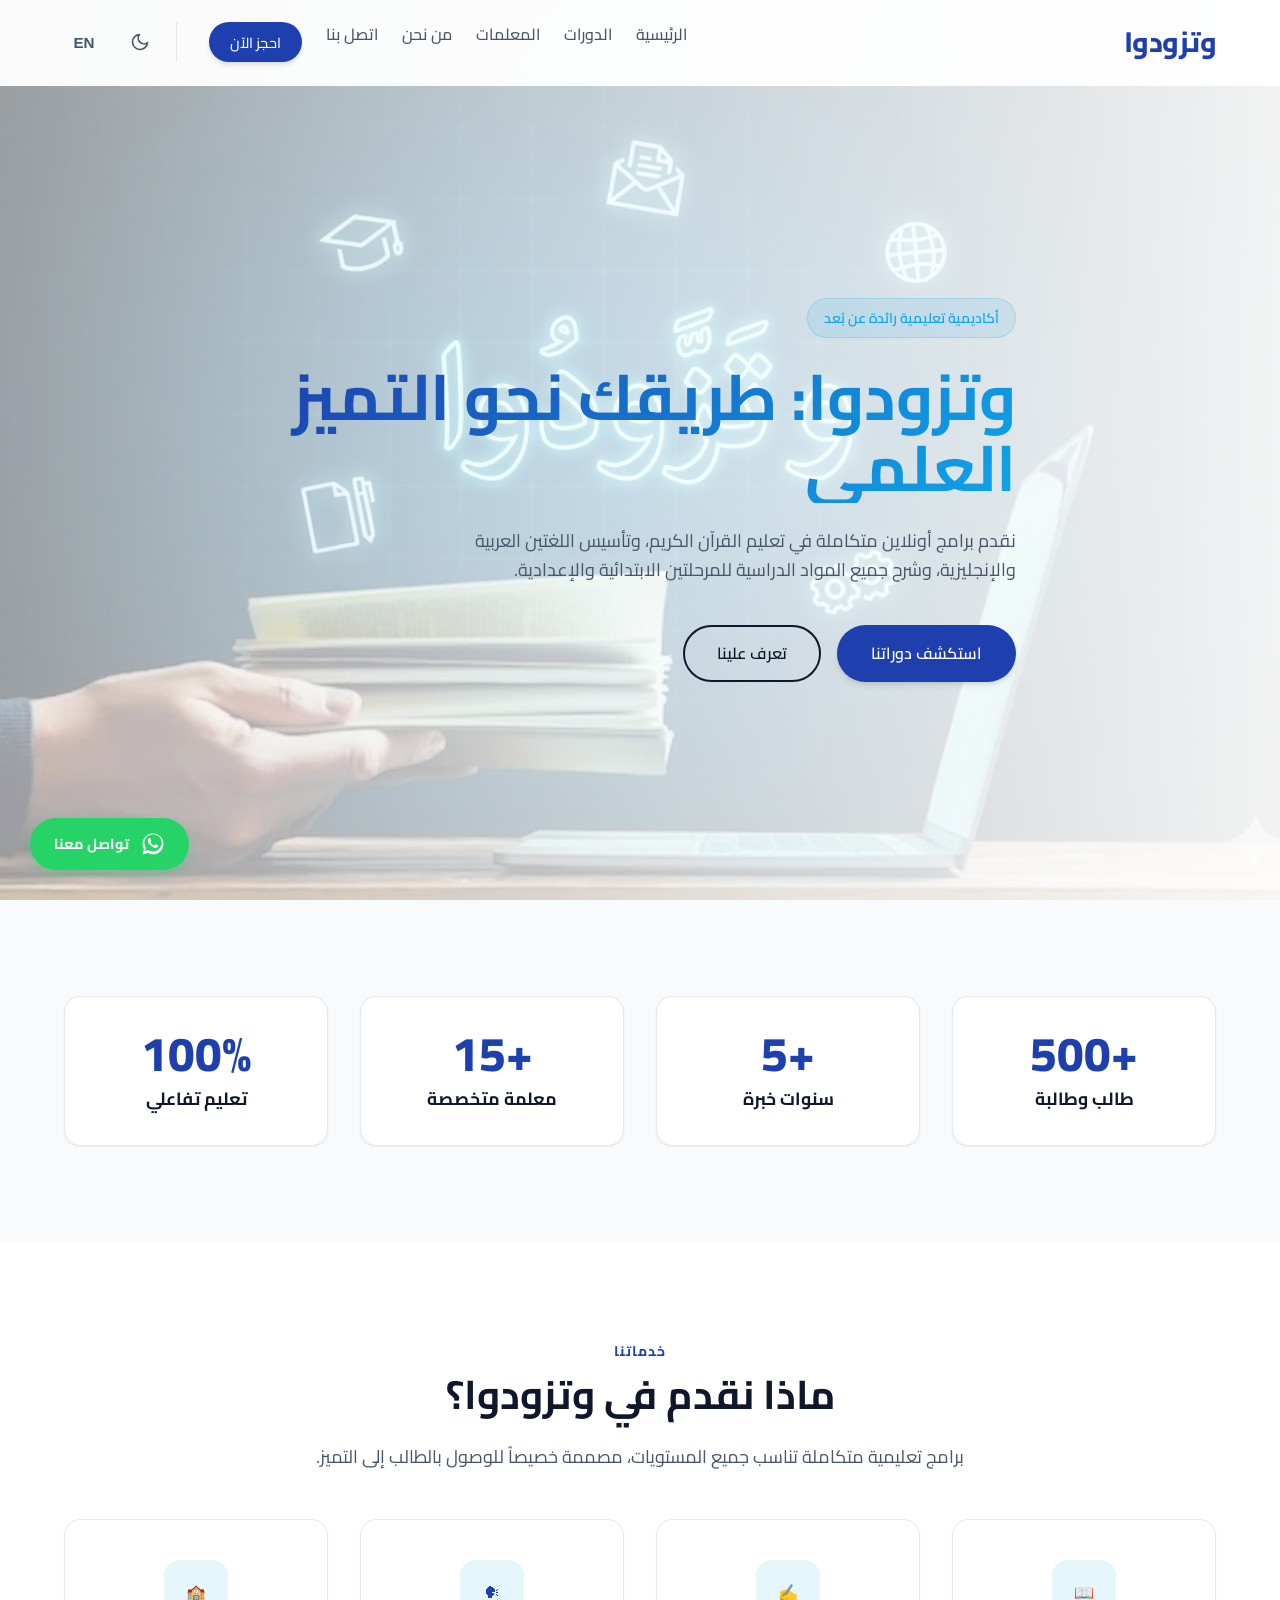
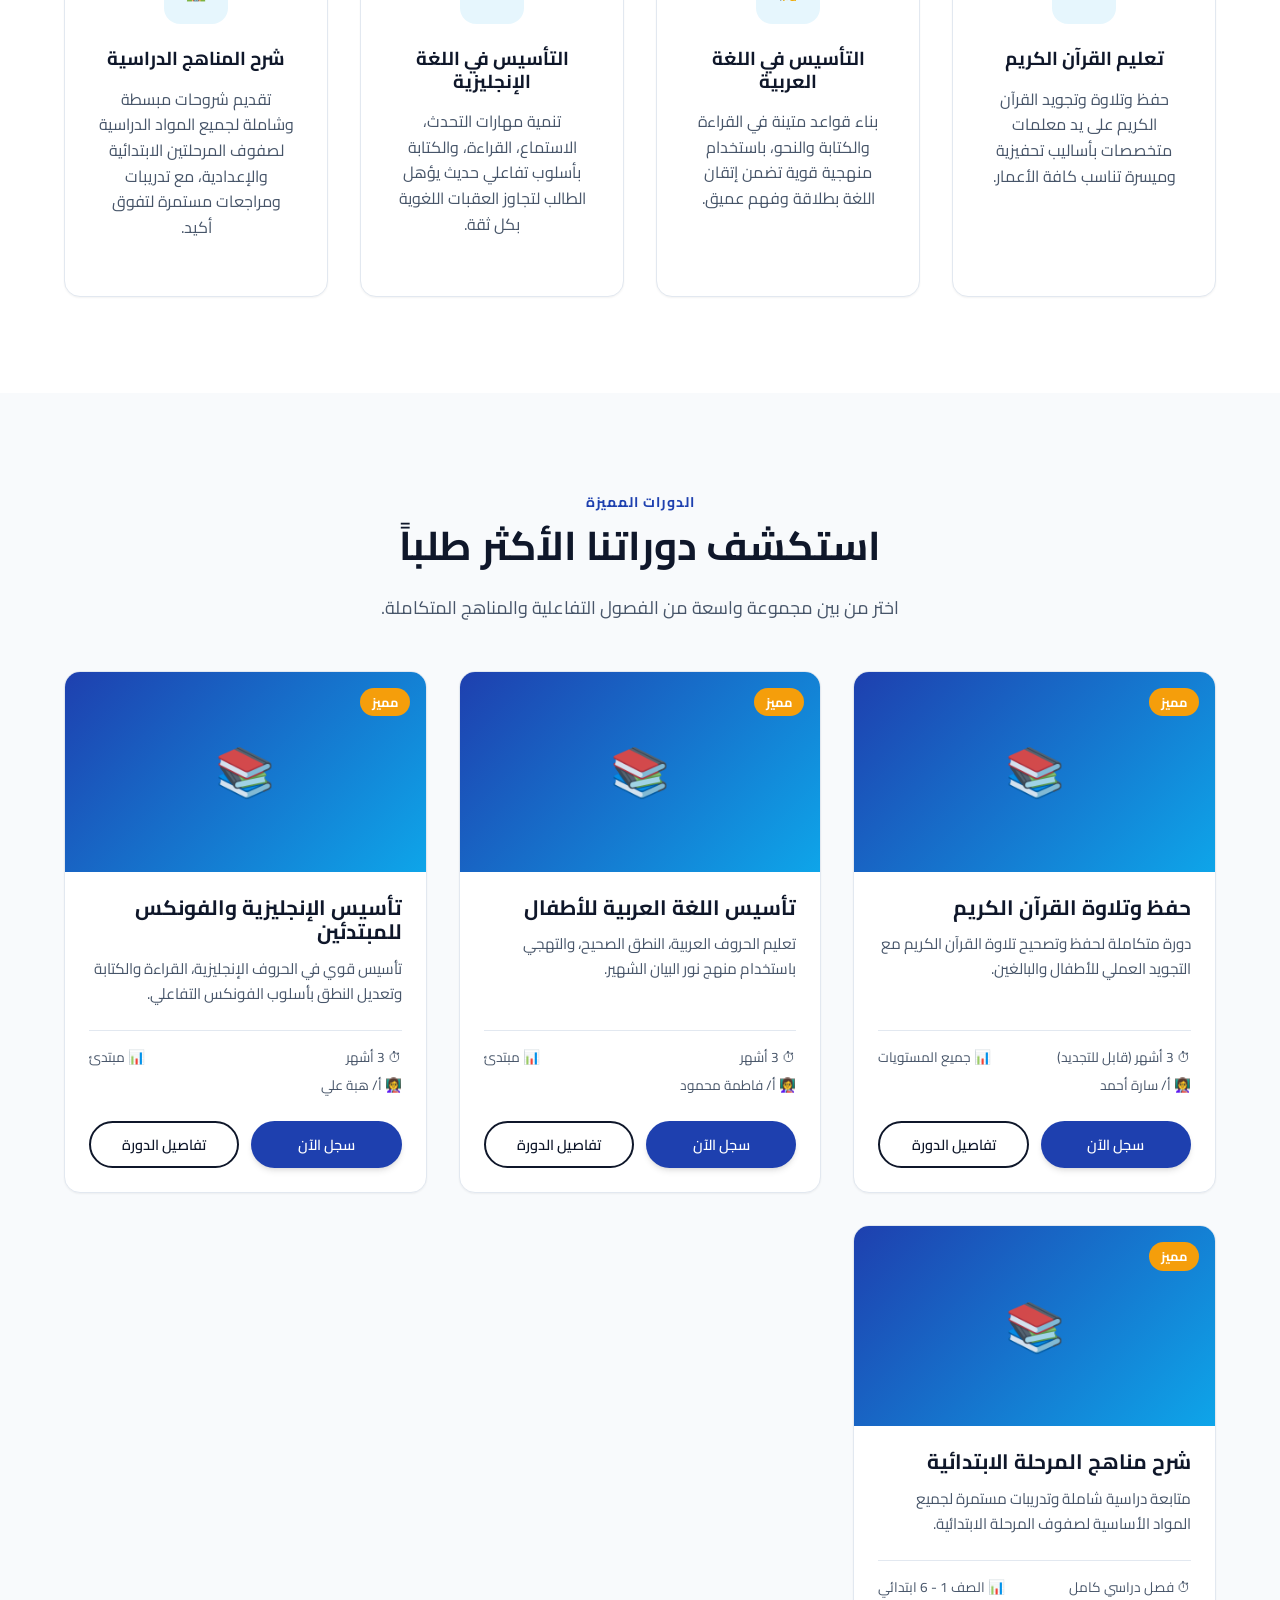
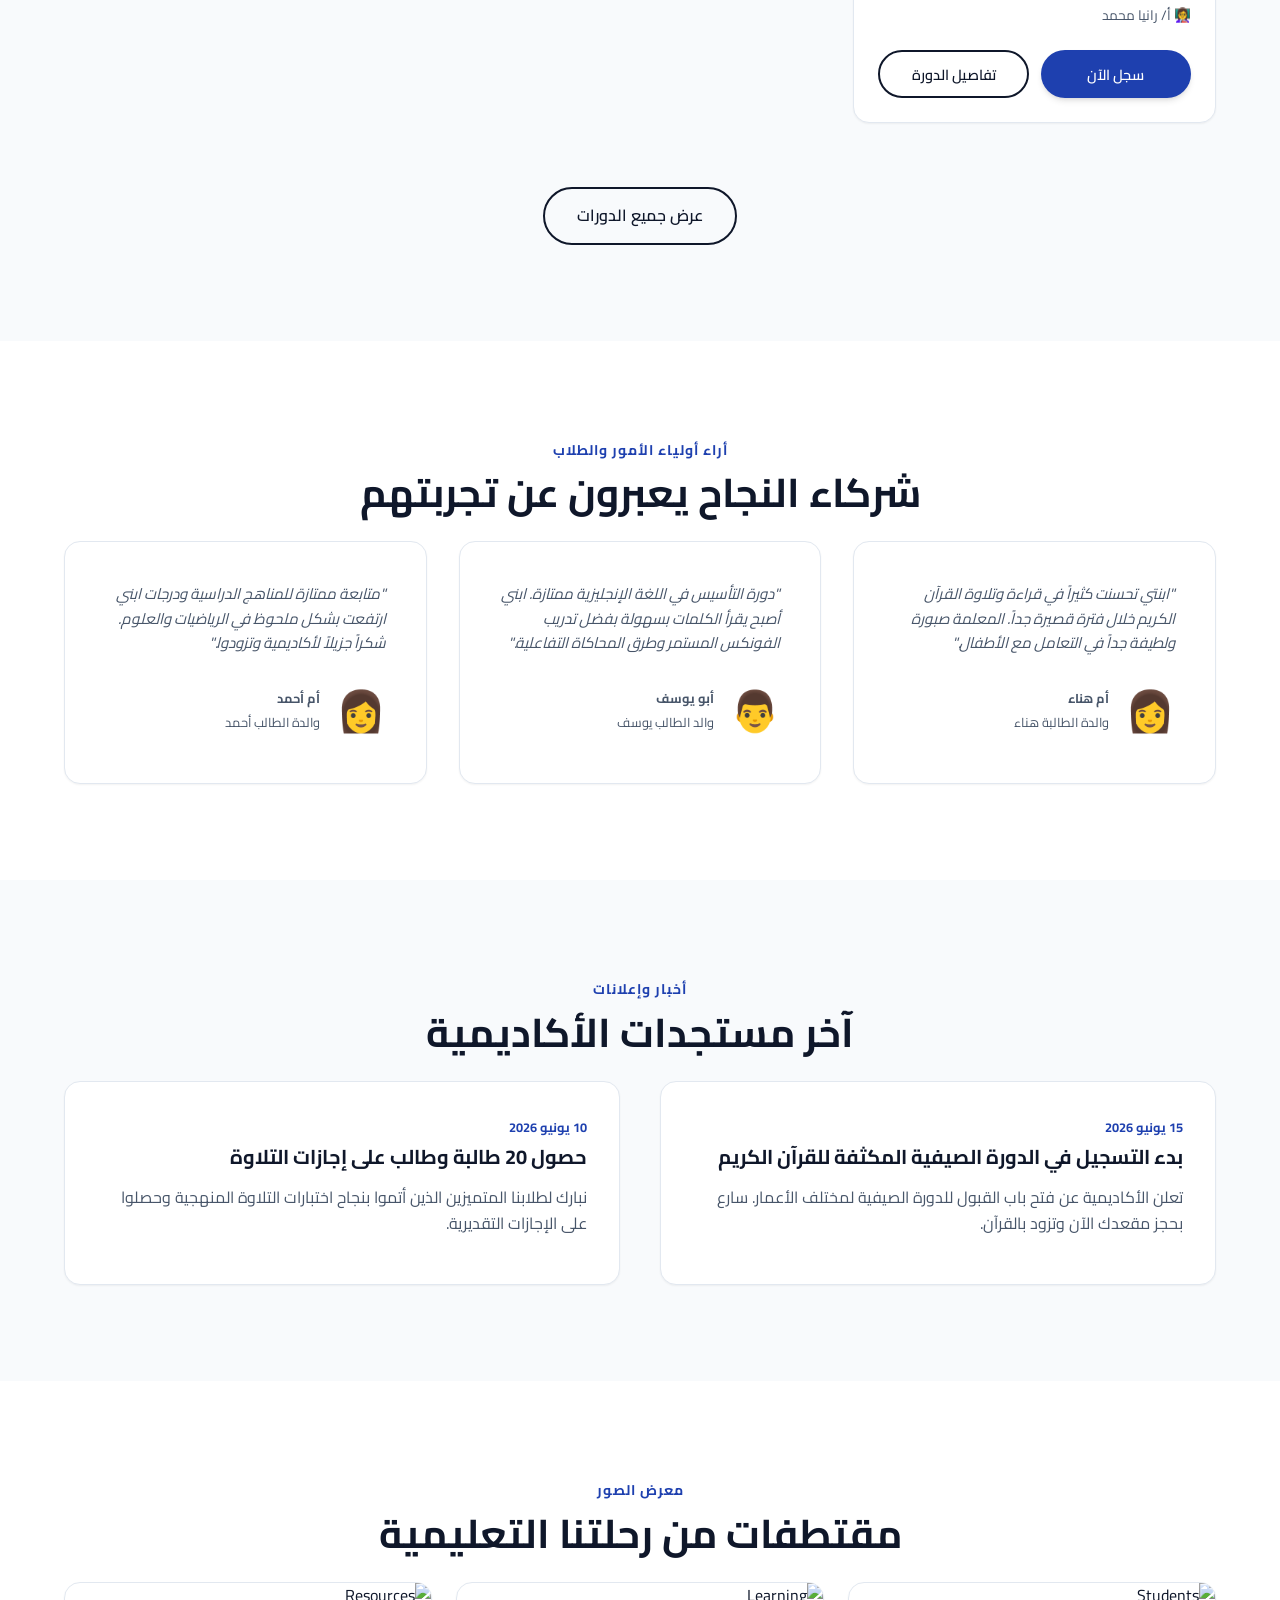
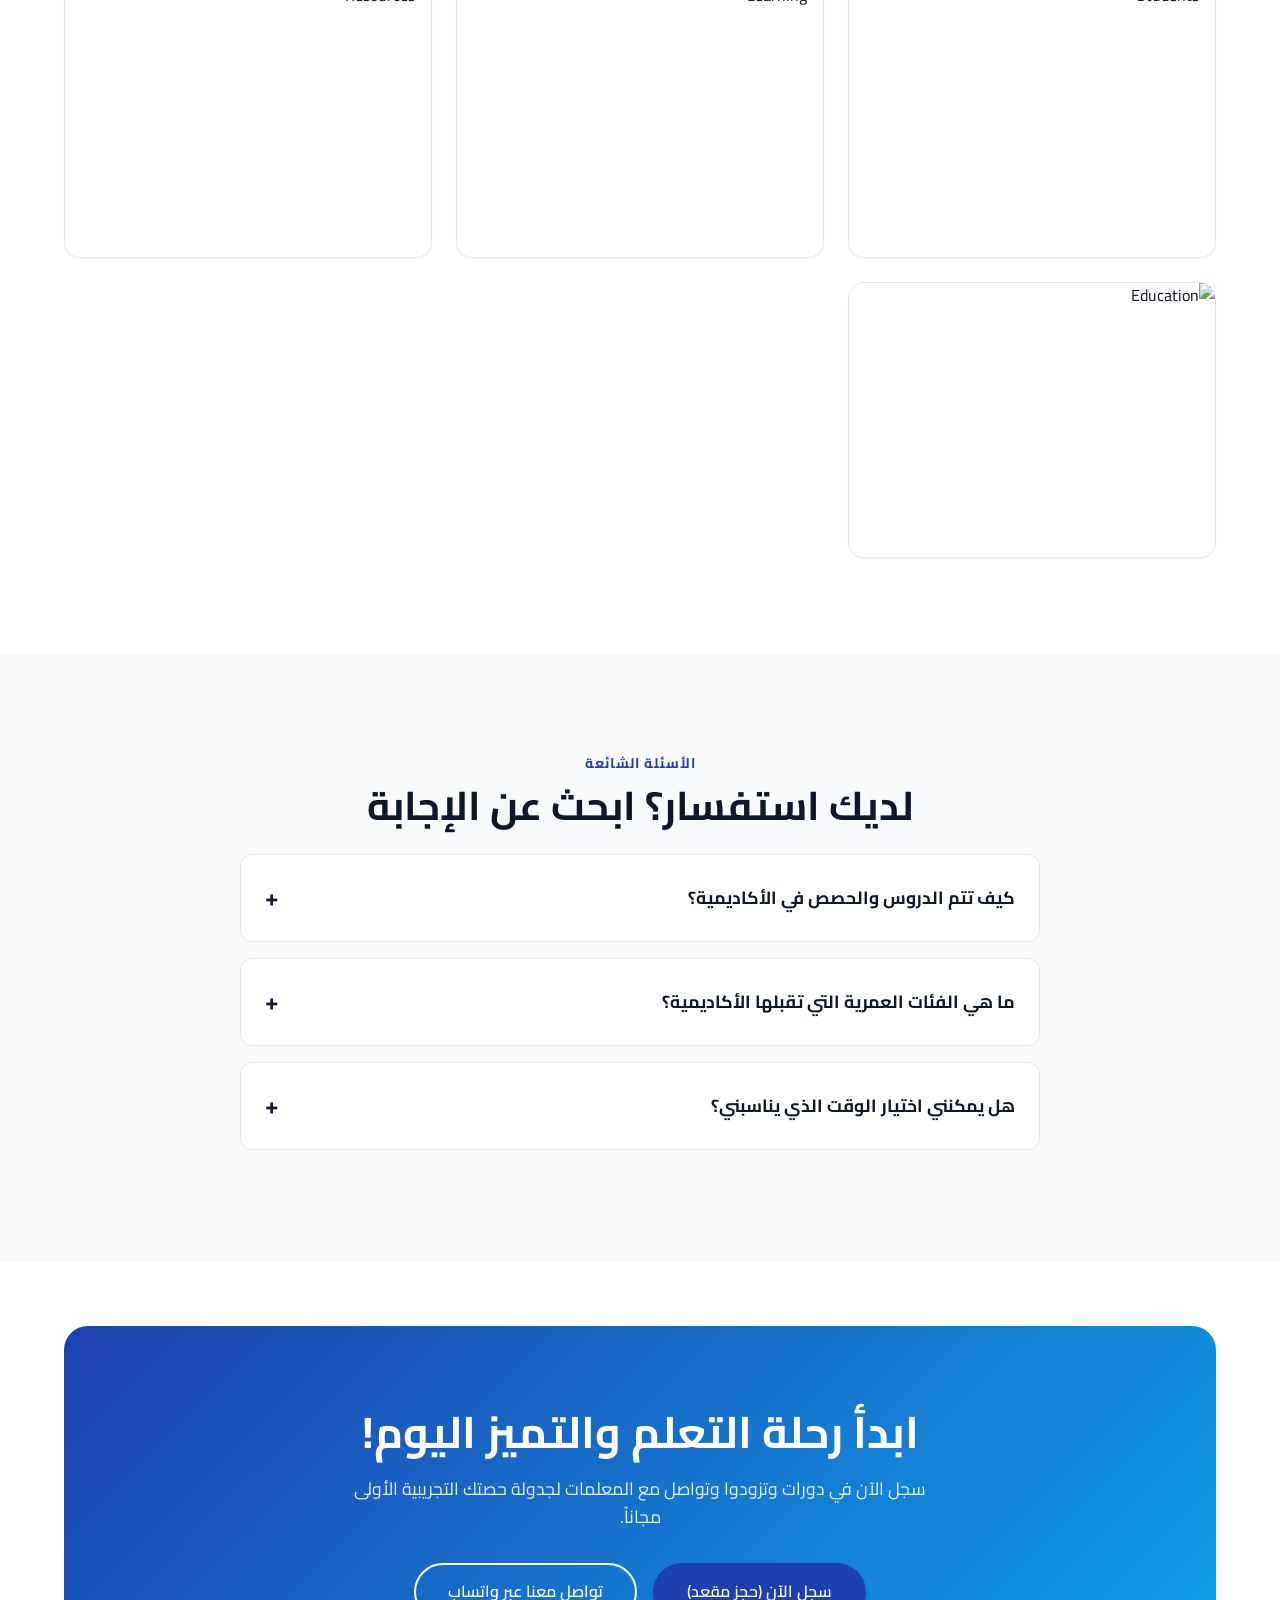
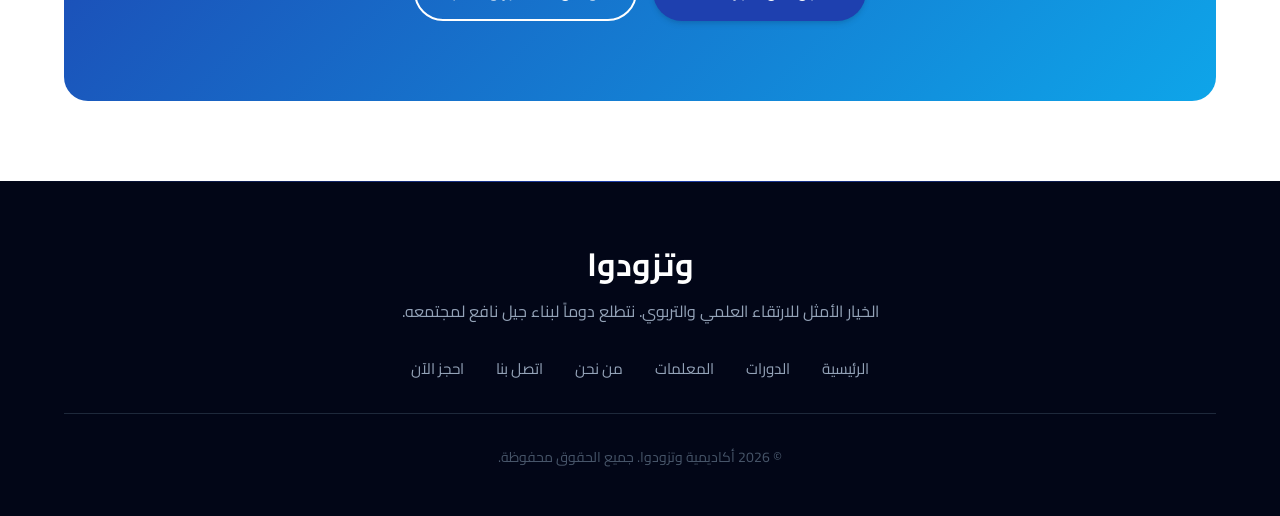
==== commit 0d150881: "Add files via upload" ====
--- a/index.html
+++ b/index.html
@@ -12,7 +12,6 @@
     <!-- Google Fonts -->
     <link rel="preconnect" href="https://fonts.googleapis.com">
     <link rel="preconnect" href="https://fonts.gstatic.com" crossorigin>
-    <!-- Inter for English, Cairo for Arabic -->
     <link
         href="https://fonts.googleapis.com/css2?family=Cairo:wght@400;600;700;800&family=Inter:wght@400;500;600;700;800&display=swap"
         rel="stylesheet">
@@ -26,7 +25,7 @@
     <!-- Header & Navigation -->
     <header class="navbar" id="navbar">
         <div class="container nav-container">
-            <a href="#home" class="logo">
+            <a href="index.html" class="logo">
                 <span class="ar">وتزودوا</span>
                 <span class="en">Watazawadoo</span>
             </a>
@@ -39,10 +38,12 @@
 
             <nav class="nav-menu">
                 <ul class="nav-list">
-                    <li><a href="#home"><span class="ar">الرئيسية</span><span class="en">Home</span></a></li>
-                    <li><a href="#about"><span class="ar">من نحن</span><span class="en">About</span></a></li>
-                    <li><a href="#services"><span class="ar">خدماتنا</span><span class="en">Services</span></a></li>
-                    <li><a href="#why-us"><span class="ar">لماذا نحن</span><span class="en">Why Us</span></a></li>
+                    <li><a href="index.html"><span class="ar">الرئيسية</span><span class="en">Home</span></a></li>
+                    <li><a href="courses.html"><span class="ar">الدورات</span><span class="en">Courses</span></a></li>
+                    <li><a href="instructors.html"><span class="ar">المعلمات</span><span class="en">Instructors</span></a></li>
+                    <li><a href="about.html"><span class="ar">من نحن</span><span class="en">About Us</span></a></li>
+                    <li><a href="contact.html"><span class="ar">اتصل بنا</span><span class="en">Contact</span></a></li>
+                    <li><a href="booking.html" class="btn btn-primary" style="padding: 0.4rem 1.2rem; font-size: 0.9rem; color: #ffffff !important;"><span class="ar">احجز الآن</span><span class="en">Book Now</span></a></li>
                 </ul>
                 <div class="nav-controls">
                     <button id="theme-btn" class="icon-btn" aria-label="Toggle Theme">
@@ -84,21 +85,19 @@
                     <span class="en">Leading Online Educational Academy</span>
                 </span>
                 <h1 class="hero-title">
-                    <span class="ar">وتزودوا: طريقك نحو التميز العلمي ّ</span>
-                    <span class="en">Watazawadoo: Your Path to Academic & Spiritual Excellence</span>
+                    <span class="ar">وتزودوا: طريقك نحو التميز العلمي</span>
+                    <span class="en">Watazawadoo: Your Path to Academic Excellence</span>
                 </h1>
                 <p class="hero-subtitle">
-                    <span class="ar">نقدم برامج أونلاين متكاملة في تعليم القرآن الكريم، وتأسيس اللغتين العربية
-                        والإنجليزية، وشرح جميع المواد الدراسية للمرحلتين الابتدائية والإعدادية.</span>
-                    <span class="en">We provide comprehensive online programs in learning the Holy Quran, founding
-                        Arabic and English languages, and teaching all primary and preparatory stage subjects.</span>
+                    <span class="ar">نقدم برامج أونلاين متكاملة في تعليم القرآن الكريم، وتأسيس اللغتين العربية والإنجليزية، وشرح جميع المواد الدراسية للمرحلتين الابتدائية والإعدادية.</span>
+                    <span class="en">We provide comprehensive online programs in learning the Holy Quran, founding Arabic and English languages, and teaching all primary and preparatory stage subjects.</span>
                 </p>
                 <div class="hero-actions">
-                    <a href="#services" class="btn btn-primary">
-                        <span class="ar">استكشف خدماتنا</span>
-                        <span class="en">Explore Services</span>
+                    <a href="courses.html" class="btn btn-primary">
+                        <span class="ar">استكشف دوراتنا</span>
+                        <span class="en">Explore Courses</span>
                     </a>
-                    <a href="#about" class="btn btn-secondary">
+                    <a href="about.html" class="btn btn-secondary">
                         <span class="ar">تعرف علينا</span>
                         <span class="en">Learn More</span>
                     </a>
@@ -106,76 +105,44 @@
             </div>
         </section>
 
-        <!-- About Us Section -->
-        <section id="about" class="section about">
-            <div class="container">
-                <div class="about-grid fade-in">
-                    <div class="about-image">
-
-
-                    </div>
-                    <div class="experience-badge">
-                        <span class="num">5</span>
-                        <span class="ar text">سنوات خبرة</span>
-                        <span class="en text">Years Exp</span>
-                    </div>
-                </div>
-                <div class="about-text">
-                    <div class="section-badge">
-                        <span class="ar">عن الأكاديمية</span>
-                        <span class="en">About the Academy</span>
-                    </div>
-                    <h2 class="section-title">
-                        <span class="ar">نبني جيلاً متسلحاً بالعلم والمعرفة</span>
-                        <span class="en">Building a Generation Armed with Knowledge</span>
-                    </h2>
-                    <p class="description">
-                        <span class="ar">أكاديمية "وتزودوا" هي صرح تعليمي إلكتروني (أونلاين) متميز يتمتع بخبرة تزيد
-                            عن 5 سنوات في تقديم تقنيات تعليم نوعي يجمع بين الأصالة والمعاصرة. نؤمن بأن التعليم هو
-                            الركيزة الأساسية لنهضة المجتمعات، لذلك نسعى جاهدين لتقديم أفضل الفصول الافتراضية
-                            التفاعلية بأحدث الأساليب.</span>
-                        <span class="en">"Watazawadoo" Academy is a distinguished online educational institution
-                            with over 5 years of experience in providing quality education that blends heritage with
-                            modernity. We believe education is the foundation of societal progress, and we strive to
-                            deliver top-tier virtual learning experiences using modern interactive
-                            methodologies.</span>
-                    </p>
-
-                    <div class="mission-vision">
-                        <div class="card sm-card">
-                            <h3>
-                                <span class="ar">رؤيتنا</span>
-                                <span class="en">Our Vision</span>
-                            </h3>
-                            <p>
-                                <span class="ar">الريادة في صناعة وعي الطالب ورفع مستواه الأكاديمي والديني ليكون
-                                    مؤثراً إيجابياً في مجتمعه.</span>
-                                <span class="en">Pioneering in shaping student awareness and elevating their
-                                    academic and religious levels to be a positive influence in their
-                                    community.</span>
-                            </p>
-                        </div>
-                        <div class="card sm-card">
-                            <h3>
-                                <span class="ar">رسالتنا</span>
-                                <span class="en">Our Mission</span>
-                            </h3>
-                            <p>
-                                <span class="ar">تقديم بيئة تعليمية محفزة، تعتمد على كفاءات متخصصة ومناهج مدروسة
-                                    لبناء قدرات الطلاب في شتى المجالات.</span>
-                                <span class="en">Providing a stimulating educational environment relying on expert
-                                    educators and structured curricula to build students' capabilities across
-                                    various fields.</span>
-                            </p>
-                        </div>
-                    </div>
-                </div>
-            </div>
-            </div>
-        </section>
-
-        <!-- Services Section -->
-        <section id="services" class="section bg-light">
+        <!-- Statistics Section -->
+        <section class="section bg-light">
+            <div class="container">
+                <div class="stats-grid">
+                    <div class="stat-item fade-in">
+                        <span class="stat-num">+500</span>
+                        <span class="stat-title">
+                            <span class="ar">طالب وطالبة</span>
+                            <span class="en">Active Students</span>
+                        </span>
+                    </div>
+                    <div class="stat-item fade-in">
+                        <span class="stat-num">+5</span>
+                        <span class="stat-title">
+                            <span class="ar">سنوات خبرة</span>
+                            <span class="en">Years of Experience</span>
+                        </span>
+                    </div>
+                    <div class="stat-item fade-in">
+                        <span class="stat-num">+15</span>
+                        <span class="stat-title">
+                            <span class="ar">معلمة متخصصة</span>
+                            <span class="en">Expert Instructors</span>
+                        </span>
+                    </div>
+                    <div class="stat-item fade-in">
+                        <span class="stat-num">100%</span>
+                        <span class="stat-title">
+                            <span class="ar">تعليم تفاعلي</span>
+                            <span class="en">Interactive Learning</span>
+                        </span>
+                    </div>
+                </div>
+            </div>
+        </section>
+
+        <!-- Services Section (Overview) -->
+        <section class="section">
             <div class="container">
                 <div class="section-header text-center fade-in">
                     <div class="section-badge">
@@ -187,200 +154,366 @@
                         <span class="en">What We Offer at Watazawadoo?</span>
                     </h2>
                     <p class="section-subtitle">
-                        <span class="ar">برامج تعليمية متكاملة تناسب جميع المستويات، مصممة خصيصاً للوصول بالطالب إلى
-                            التميز.</span>
-                        <span class="en">Comprehensive educational programs tailored for all levels, specifically
-                            designed to guide students towards excellence.</span>
+                        <span class="ar">برامج تعليمية متكاملة تناسب جميع المستويات، مصممة خصيصاً للوصول بالطالب إلى التميز.</span>
+                        <span class="en">Comprehensive educational programs tailored for all levels, specifically designed to guide students towards excellence.</span>
                     </p>
                 </div>
 
                 <div class="services-grid fade-in">
                     <!-- Service 1 -->
                     <div class="service-card">
-                        <div class="service-icon quran-icon">
-                            <svg xmlns="http://www.w3.org/2000/svg" width="32" height="32" viewBox="0 0 24 24"
-                                fill="none" stroke="currentColor" stroke-width="2" stroke-linecap="round"
-                                stroke-linejoin="round">
-                                <path d="M4 19.5v-15A2.5 2.5 0 0 1 6.5 2H20v20H6.5a2.5 2.5 0 0 1 0-5H20"></path>
-                            </svg>
-                        </div>
+                        <div class="service-icon">📖</div>
                         <h3>
                             <span class="ar">تعليم القرآن الكريم</span>
                             <span class="en">Holy Quran Teaching</span>
                         </h3>
                         <p>
-                            <span class="ar">حفظ وتلاوة وتجويد القرآن الكريم على يد معلمات متخصصات بأساليب
-                                تحفيزية وميسرة تناسب كافة الأعمار.</span>
-                            <span class="en">Memorization, recitation, and Tajweed of the Holy Quran guided by
-                                specialized female instructors using engaging and accessible methods.</span>
+                            <span class="ar">حفظ وتلاوة وتجويد القرآن الكريم على يد معلمات متخصصات بأساليب تحفيزية وميسرة تناسب كافة الأعمار.</span>
+                            <span class="en">Memorization, recitation, and Tajweed of the Holy Quran guided by specialized female instructors using engaging and accessible methods.</span>
                         </p>
                     </div>
 
                     <!-- Service 2 -->
                     <div class="service-card">
-                        <div class="service-icon arabic-icon">
-                            <svg xmlns="http://www.w3.org/2000/svg" width="32" height="32" viewBox="0 0 24 24"
-                                fill="none" stroke="currentColor" stroke-width="2" stroke-linecap="round"
-                                stroke-linejoin="round">
-                                <path d="m5 8 6 6"></path>
-                                <path d="m4 14 6-6 2-3"></path>
-                                <path d="M2 5h12"></path>
-                                <path d="M7 2h1"></path>
-                                <path d="m22 22-5-10-5 10"></path>
-                                <path d="M14 18h6"></path>
-                            </svg>
-                        </div>
+                        <div class="service-icon">✍</div>
                         <h3>
                             <span class="ar">التأسيس في اللغة العربية</span>
                             <span class="en">Arabic Language Foundation</span>
                         </h3>
                         <p>
-                            <span class="ar">بناء قواعد متينة في القراءة والكتابة والنحو، باستخدام منهجية قوية تضمن
-                                إتقان اللغة بطلاقة وفهم عميق.</span>
-                            <span class="en">Building solid foundations in reading, writing, and grammar through strong
-                                methodologies ensuring fluent mastery and deep understanding.</span>
+                            <span class="ar">بناء قواعد متينة في القراءة والكتابة والنحو، باستخدام منهجية قوية تضمن إتقان اللغة بطلاقة وفهم عميق.</span>
+                            <span class="en">Building solid foundations in reading, writing, and grammar through strong methodologies ensuring fluent mastery and deep understanding.</span>
                         </p>
                     </div>
 
                     <!-- Service 3 -->
                     <div class="service-card">
-                        <div class="service-icon english-icon">
-                            <svg xmlns="http://www.w3.org/2000/svg" width="32" height="32" viewBox="0 0 24 24"
-                                fill="none" stroke="currentColor" stroke-width="2" stroke-linecap="round"
-                                stroke-linejoin="round">
-                                <path d="m18 16 4-4-4-4"></path>
-                                <path d="m6 8-4 4 4 4"></path>
-                                <path d="m14.5 4-5 16"></path>
-                            </svg>
-                        </div>
+                        <div class="service-icon">🗣</div>
                         <h3>
                             <span class="ar">التأسيس في اللغة الإنجليزية</span>
                             <span class="en">English Language Foundation</span>
                         </h3>
                         <p>
-                            <span class="ar">تنمية مهارات التحدث، الاستماع، القراءة، والكتابة بأسلوب تفاعلي حديث يؤهل
-                                الطالب لتجاوز العقبات اللغوية بكل ثقة.</span>
-                            <span class="en">Developing speaking, listening, reading, and writing skills with
-                                interactive methods, empowering students to overcome language barriers.</span>
+                            <span class="ar">تنمية مهارات التحدث، الاستماع، القراءة، والكتابة بأسلوب تفاعلي حديث يؤهل الطالب لتجاوز العقبات اللغوية بكل ثقة.</span>
+                            <span class="en">Developing speaking, listening, reading, and writing skills with interactive methods, empowering students to overcome language barriers.</span>
                         </p>
                     </div>
 
                     <!-- Service 4 -->
                     <div class="service-card">
-                        <div class="service-icon school-icon">
-                            <svg xmlns="http://www.w3.org/2000/svg" width="32" height="32" viewBox="0 0 24 24"
-                                fill="none" stroke="currentColor" stroke-width="2" stroke-linecap="round"
-                                stroke-linejoin="round">
-                                <path d="M12 2v20"></path>
-                                <path d="M17 5H9.5a3.5 3.5 0 0 0 0 7h5a3.5 3.5 0 0 1 0 7H6"></path>
-                            </svg>
-                        </div>
+                        <div class="service-icon">🏫</div>
                         <h3>
-                            <span class="ar">شرح مناهج المرحلتين الابتدائية والإعدادية</span>
-                            <span class="en">Primary & Preparatory Subjects</span>
+                            <span class="ar">شرح المناهج الدراسية</span>
+                            <span class="en">School Subjects & Curricula</span>
                         </h3>
                         <p>
-                            <span class="ar">تقديم شروحات مبسطة وشاملة لجميع المواد الدراسية لصفوف المرحلتين الابتدائية
-                                والإعدادية، مع تدريبات ومراجعات مستمرة لتفوق أكيد.</span>
-                            <span class="en">Providing simplified and comprehensive explanations for all subjects
-                                (Primary & Preparatory), with continuous practice and reviews for guaranteed
-                                excellence.</span>
-                        </p>
-                    </div>
-                </div>
-            </div>
-        </section>
-
-        <!-- Why Choose Us -->
-        <section id="why-us" class="section">
+                            <span class="ar">تقديم شروحات مبسطة وشاملة لجميع المواد الدراسية لصفوف المرحلتين الابتدائية والإعدادية، مع تدريبات ومراجعات مستمرة لتفوق أكيد.</span>
+                            <span class="en">Providing simplified and comprehensive explanations for all subjects (Primary & Preparatory), with continuous practice and reviews for guaranteed excellence.</span>
+                        </p>
+                    </div>
+                </div>
+            </div>
+        </section>
+
+        <!-- Featured Courses Section -->
+        <section class="section bg-light">
             <div class="container">
                 <div class="section-header text-center fade-in">
                     <div class="section-badge">
-                        <span class="ar">لماذا تختارنا</span>
-                        <span class="en">Why Choose Us</span>
+                        <span class="ar">الدورات المميزة</span>
+                        <span class="en">Featured Courses</span>
                     </div>
                     <h2 class="section-title">
-                        <span class="ar">نحن شركاء النجاح الأكاديمي</span>
-                        <span class="en">We Are Partners in Academic Success</span>
+                        <span class="ar">استكشف دوراتنا الأكثر طلباً</span>
+                        <span class="en">Explore Our Popular Courses</span>
                     </h2>
                     <p class="section-subtitle">
-                        <span class="ar">مجموعة من الأسباب التي تجعل أكاديميتنا الوجهة المفضلة للطلاب وأولياء
-                            الأمور.</span>
-                        <span class="en">Several reasons that make our academy the preferred destination for students
-                            and parents.</span>
+                        <span class="ar">اختر من بين مجموعة واسعة من الفصول التفاعلية والمناهج المتكاملة.</span>
+                        <span class="en">Select from a wide range of interactive classes and comprehensive curricula.</span>
                     </p>
                 </div>
 
-                <div class="features-list fade-in">
-                    <div class="feature-item">
-                        <div class="f-icon">★</div>
-                        <div class="f-content">
-                            <h4>
-                                <span class="ar">خمس سنوات من التميز</span>
-                                <span class="en">5 Years of Excellence</span>
-                            </h4>
+                <div id="featured-courses-grid" class="courses-grid">
+                    <!-- Dynamic Featured Courses injected here via app.js -->
+                </div>
+
+                <div class="text-center" style="margin-top: 2rem;">
+                    <a href="courses.html" class="btn btn-secondary">
+                        <span class="ar">عرض جميع الدورات</span>
+                        <span class="en">View All Courses</span>
+                    </a>
+                </div>
+            </div>
+        </section>
+
+        <!-- Success Stories & Testimonials -->
+        <section class="section">
+            <div class="container">
+                <div class="section-header text-center fade-in">
+                    <div class="section-badge">
+                        <span class="ar">أراء أولياء الأمور والطلاب</span>
+                        <span class="en">Success Stories & Testimonials</span>
+                    </div>
+                    <h2 class="section-title">
+                        <span class="ar">شركاء النجاح يعبرون عن تجربتهم</span>
+                        <span class="en">What Our Happy Parents Say</span>
+                    </h2>
+                </div>
+
+                <div class="testimonials-grid">
+                    <div class="testimonial-card fade-in">
+                        <p class="testimonial-quote">
+                            <span class="ar">"ابنتي تحسنت كثيراً في قراءة وتلاوة القرآن الكريم خلال فترة قصيرة جداً. المعلمة صبورة ولطيفة جداً في التعامل مع الأطفال."</span>
+                            <span class="en">"My daughter improved remarkably in reading and reciting the Quran in a short time. The teacher is very patient and gentle with kids."</span>
+                        </p>
+                        <div class="testimonial-author">
+                            <span style="font-size: 2.5rem;">👩</span>
+                            <div class="testimonial-author-info">
+                                <h4>
+                                    <span class="ar">أم هناء</span>
+                                    <span class="en">Um Hanaa</span>
+                                </h4>
+                                <span>
+                                    <span class="ar">والدة الطالبة هناء</span>
+                                    <span class="en">Parent of Hanaa</span>
+                                </span>
+                            </div>
+                        </div>
+                    </div>
+
+                    <div class="testimonial-card fade-in">
+                        <p class="testimonial-quote">
+                            <span class="ar">"دورة التأسيس في اللغة الإنجليزية ممتازة. ابني أصبح يقرأ الكلمات بسهولة بفضل تدريب الفونكس المستمر وطرق المحاكاة التفاعلية."</span>
+                            <span class="en">"The English foundation course is excellent. My son can now read words easily thanks to the phonics training and interactive simulation games."</span>
+                        </p>
+                        <div class="testimonial-author">
+                            <span style="font-size: 2.5rem;">👨</span>
+                            <div class="testimonial-author-info">
+                                <h4>
+                                    <span class="ar">أبو يوسف</span>
+                                    <span class="en">Abu Youssef</span>
+                                </h4>
+                                <span>
+                                    <span class="ar">والد الطالب يوسف</span>
+                                    <span class="en">Parent of Youssef</span>
+                                </span>
+                            </div>
+                        </div>
+                    </div>
+
+                    <div class="testimonial-card fade-in">
+                        <p class="testimonial-quote">
+                            <span class="ar">"متابعة ممتازة للمناهج الدراسية ودرجات ابني ارتفعت بشكل ملحوظ في الرياضيات والعلوم. شكراً جزيلاً لأكاديمية وتزودوا."</span>
+                            <span class="en">"Great curriculum follow-up, and my son's grades improved significantly in Math and Science. Many thanks to Watazawadoo Academy."</span>
+                        </p>
+                        <div class="testimonial-author">
+                            <span style="font-size: 2.5rem;">👩</span>
+                            <div class="testimonial-author-info">
+                                <h4>
+                                    <span class="ar">أم أحمد</span>
+                                    <span class="en">Um Ahmed</span>
+                                </h4>
+                                <span>
+                                    <span class="ar">والدة الطالب أحمد</span>
+                                    <span class="en">Parent of Ahmed</span>
+                                </span>
+                            </div>
+                        </div>
+                    </div>
+                </div>
+            </div>
+        </section>
+
+        <!-- Announcements Section -->
+        <section class="section bg-light">
+            <div class="container">
+                <div class="section-header text-center fade-in">
+                    <div class="section-badge">
+                        <span class="ar">أخبار وإعلانات</span>
+                        <span class="en">Announcements</span>
+                    </div>
+                    <h2 class="section-title">
+                        <span class="ar">آخر مستجدات الأكاديمية</span>
+                        <span class="en">Latest News & Updates</span>
+                    </h2>
+                </div>
+
+                <div class="announcements-grid">
+                    <div class="announcement-card fade-in">
+                        <span class="announcement-date">
+                            <span class="ar">15 يونيو 2026</span>
+                            <span class="en">June 15, 2026</span>
+                        </span>
+                        <h3 style="font-size: 1.25rem;">
+                            <span class="ar">بدء التسجيل في الدورة الصيفية المكثفة للقرآن الكريم</span>
+                            <span class="en">Registration Opens for Summer Quran Intensive</span>
+                        </h3>
+                        <p>
+                            <span class="ar">تعلن الأكاديمية عن فتح باب القبول للدورة الصيفية لمختلف الأعمار. سارع بحجز مقعدك الآن وتزود بالقرآن.</span>
+                            <span class="en">We are glad to announce the opening of registrations for the Summer Quran program. Secure your seat today.</span>
+                        </p>
+                    </div>
+
+                    <div class="announcement-card fade-in">
+                        <span class="announcement-date">
+                            <span class="ar">10 يونيو 2026</span>
+                            <span class="en">June 10, 2026</span>
+                        </span>
+                        <h3 style="font-size: 1.25rem;">
+                            <span class="ar">حصول 20 طالبة وطالب على إجازات التلاوة</span>
+                            <span class="en">20 Students Awarded Recitation Certifications</span>
+                        </h3>
+                        <p>
+                            <span class="ar">نبارك لطلابنا المتميزين الذين أتموا بنجاح اختبارات التلاوة المنهجية وحصلوا على الإجازات التقديرية.</span>
+                            <span class="en">Congratulations to our brilliant students who passed their recitation assessments and received academy certs.</span>
+                        </p>
+                    </div>
+                </div>
+            </div>
+        </section>
+
+        <!-- Gallery Section -->
+        <section class="section">
+            <div class="container">
+                <div class="section-header text-center fade-in">
+                    <div class="section-badge">
+                        <span class="ar">معرض الصور</span>
+                        <span class="en">Gallery</span>
+                    </div>
+                    <h2 class="section-title">
+                        <span class="ar">مقتطفات من رحلتنا التعليمية</span>
+                        <span class="en">Highlights of Our Journey</span>
+                    </h2>
+                </div>
+
+                <div class="gallery-grid">
+                    <div class="gallery-item fade-in">
+                        <img src="https://images.unsplash.com/photo-1503676260728-1c00da094a0b?auto=format&fit=crop&q=80&w=400" alt="Students">
+                        <div class="gallery-overlay">
+                            <span class="gallery-text">
+                                <span class="ar">فصول تفاعلية ذكية</span>
+                                <span class="en">Smart Virtual Classes</span>
+                            </span>
+                        </div>
+                    </div>
+                    <div class="gallery-item fade-in">
+                        <img src="https://images.unsplash.com/photo-1427504494785-3a9ca7044f45?auto=format&fit=crop&q=80&w=400" alt="Learning">
+                        <div class="gallery-overlay">
+                            <span class="gallery-text">
+                                <span class="ar">تعليم فردي مباشر</span>
+                                <span class="en">One-on-One Lessons</span>
+                            </span>
+                        </div>
+                    </div>
+                    <div class="gallery-item fade-in">
+                        <img src="https://images.unsplash.com/photo-1497633762265-9d179a990aa6?auto=format&fit=crop&q=80&w=400" alt="Resources">
+                        <div class="gallery-overlay">
+                            <span class="gallery-text">
+                                <span class="ar">مناهج دراسية معتمدة</span>
+                                <span class="en">Certified Curricula</span>
+                            </span>
+                        </div>
+                    </div>
+                    <div class="gallery-item fade-in">
+                        <img src="https://images.unsplash.com/photo-1509062522246-3755977927d7?auto=format&fit=crop&q=80&w=400" alt="Education">
+                        <div class="gallery-overlay">
+                            <span class="gallery-text">
+                                <span class="ar">تكريم الطلاب المتفوقين</span>
+                                <span class="en">Honoring Top Students</span>
+                            </span>
+                        </div>
+                    </div>
+                </div>
+            </div>
+        </section>
+
+        <!-- FAQ Section -->
+        <section class="section bg-light">
+            <div class="container">
+                <div class="section-header text-center fade-in">
+                    <div class="section-badge">
+                        <span class="ar">الأسئلة الشائعة</span>
+                        <span class="en">FAQ</span>
+                    </div>
+                    <h2 class="section-title">
+                        <span class="ar">لديك استفسار؟ ابحث عن الإجابة</span>
+                        <span class="en">Frequently Asked Questions</span>
+                    </h2>
+                </div>
+
+                <div class="faq-section">
+                    <div class="faq-item fade-in">
+                        <button class="faq-question">
+                            <span class="ar">كيف تتم الدروس والحصص في الأكاديمية؟</span>
+                            <span class="en">How are the classes conducted?</span>
+                            <span class="faq-icon">+</span>
+                        </button>
+                        <div class="faq-answer">
                             <p>
-                                <span class="ar">خبرة ممتدة وسجل حافل بالإنجازات والنجاحات المستمرة.</span>
-                                <span class="en">Extended experience and a proven track record of continuous success and
-                                    achievements.</span>
+                                <span class="ar">تتم جميع الحصص أونلاين عبر غرف دراسية تفاعلية (باستخدام برامج مثل زووم) مع معلمات متخصصات، وتكون الحصة فردية أو جماعية صغيرة لضمان أعلى مستوى من الاستيعاب.</span>
+                                <span class="en">All classes are conducted online via live interactive rooms (using Zoom/etc.) with specialized female instructors. We offer one-on-one or small group settings to ensure maximum learning outcomes.</span>
                             </p>
                         </div>
                     </div>
 
-                    <div class="feature-item">
-                        <div class="f-icon">👨‍🏫</div>
-                        <div class="f-content">
-                            <h4>
-                                <span class="ar">معلمات ذوات كفاءة عالية</span>
-                                <span class="en">Highly Qualified Female Teachers</span>
-                            </h4>
+                    <div class="faq-item fade-in">
+                        <button class="faq-question">
+                            <span class="ar">ما هي الفئات العمرية التي تقبلها الأكاديمية؟</span>
+                            <span class="en">What age groups do you accept?</span>
+                            <span class="faq-icon">+</span>
+                        </button>
+                        <div class="faq-answer">
                             <p>
-                                <span class="ar">نخبة من المعلمات المتخصصات والمؤهلات لتوصيل المعلومة ببراعة.</span>
-                                <span class="en">An elite group of specialized and qualified female teachers skilled at
-                                    delivering information brilliantly.</span>
+                                <span class="ar">نقبل الطلاب من عمر 5 سنوات لتأسيس اللغات والقرآن الكريم، بالإضافة لطلاب المراحل الابتدائية والإعدادية والبالغين الراغبين في ضبط التلاوة والتجويد.</span>
+                                <span class="en">We accept students from 5 years old for language and Quran foundations, in addition to primary, preparatory school students, and adults wishing to master recitation and Tajweed.</span>
                             </p>
                         </div>
                     </div>
 
-                    <div class="feature-item">
-                        <div class="f-icon">💻</div>
-                        <div class="f-content">
-                            <h4>
-                                <span class="ar">تعليم إلكتروني مرن</span>
-                                <span class="en">Flexible Online Learning</span>
-                            </h4>
+                    <div class="faq-item fade-in">
+                        <button class="faq-question">
+                            <span class="ar">هل يمكنني اختيار الوقت الذي يناسبني؟</span>
+                            <span class="en">Can I choose my preferred timing?</span>
+                            <span class="faq-icon">+</span>
+                        </button>
+                        <div class="faq-answer">
                             <p>
-                                <span class="ar">فصول افتراضية وجداول تفاعلية 100% أونلاين لتلائم جميع أوقات الطلاب
-                                    أينما كانوا.</span>
-                                <span class="en">100% interactive virtual classes and schedules designed to fit students
-                                    anytime, anywhere.</span>
+                                <span class="ar">نعم، لدينا مرونة كبيرة في المواعيد وجداول مخصصة تتناسب مع أوقات دراسة الطلاب والتوقيتات الجغرافية المختلفة حول العالم.</span>
+                                <span class="en">Yes, we offer highly flexible scheduling and customized timings that align with students' routines and time zones across the globe.</span>
                             </p>
                         </div>
                     </div>
-
-                    <div class="feature-item">
-                        <div class="f-icon">📈</div>
-                        <div class="f-content">
-                            <h4>
-                                <span class="ar">نتائج أكاديمية مبهرة</span>
-                                <span class="en">Strong Academic Results</span>
-                            </h4>
-                            <p>
-                                <span class="ar">نركز على استيعاب الطالب والتطبيق العملي لضمان التفوق في
-                                    الاختبارات.</span>
-                                <span class="en">Focusing on student comprehension and practical application to
-                                    guarantee success in examinations.</span>
-                            </p>
-                        </div>
-                    </div>
-                </div>
-            </div>
-        </section>
-
+                </div>
+            </div>
+        </section>
+
+        <!-- Strong Call To Action Section -->
+        <section class="container fade-in">
+            <div class="cta-section">
+                <h2>
+                    <span class="ar">ابدأ رحلة التعلم والتميز اليوم!</span>
+                    <span class="en">Start Your Learning Journey Today!</span>
+                </h2>
+                <p>
+                    <span class="ar">سجل الآن في دورات وتزودوا وتواصل مع المعلمات لجدولة حصتك التجريبية الأولى مجاناً.</span>
+                    <span class="en">Enroll now in Watazawadoo courses and communicate with our teachers to schedule your first trial class for free.</span>
+                </p>
+                <div class="cta-buttons">
+                    <a href="booking.html" class="btn btn-primary">
+                        <span class="ar">سجل الآن (حجز مقعد)</span>
+                        <span class="en">Enroll Now</span>
+                    </a>
+                    <a href="https://wa.me/201121379481" class="btn btn-secondary" target="_blank" rel="noopener noreferrer">
+                        <span class="ar">تواصل معنا عبر واتساب</span>
+                        <span class="en">Contact Us on WhatsApp</span>
+                    </a>
+                </div>
+            </div>
+        </section>
     </main>
 
     <!-- Footer -->
-    <footer class="footer">
+    <footer class="footer" style="margin-top: 5rem;">
         <div class="container footer-container">
             <div class="footer-info">
                 <h3>
@@ -389,10 +522,19 @@
                 </h3>
                 <p>
                     <span class="ar">الخيار الأمثل للارتقاء العلمي والتربوي. نتطلع دوماً لبناء جيل نافع لمجتمعه.</span>
-                    <span class="en">The perfect choice for academic and educational advancement. Always aspiring to
-                        build a beneficial generation.</span>
+                    <span class="en">The perfect choice for academic and educational advancement. Always aspiring to build a beneficial generation.</span>
                 </p>
             </div>
+            
+            <div style="display: flex; gap: 2rem; margin-bottom: 2rem; flex-wrap: wrap; justify-content: center; font-size: 0.95rem; color: #94a3b8;">
+                <a href="index.html" class="footer-link"><span class="ar">الرئيسية</span><span class="en">Home</span></a>
+                <a href="courses.html" class="footer-link"><span class="ar">الدورات</span><span class="en">Courses</span></a>
+                <a href="instructors.html" class="footer-link"><span class="ar">المعلمات</span><span class="en">Instructors</span></a>
+                <a href="about.html" class="footer-link"><span class="ar">من نحن</span><span class="en">About Us</span></a>
+                <a href="contact.html" class="footer-link"><span class="ar">اتصل بنا</span><span class="en">Contact</span></a>
+                <a href="booking.html" class="footer-link"><span class="ar">احجز الآن</span><span class="en">Book Now</span></a>
+            </div>
+
             <div class="footer-copyright">
                 <p>
                     &copy; <span id="year"></span>
@@ -416,7 +558,8 @@
         </span>
     </a>
 
-    <!-- Application Script -->
+    <!-- Scripts -->
+    <script src="js/data.js"></script>
     <script src="js/app.js"></script>
 </body>
 
--- a/css/style.css
+++ b/css/style.css
@@ -806,3 +806,768 @@
         grid-template-columns: 1fr;
     }
 }
+
+/* =========================================
+   10. Subpages & Advanced Components
+   ========================================= */
+
+/* Hero Banner for Subpages */
+.subpage-hero {
+    position: relative;
+    padding: 8rem 0 4rem;
+    background: linear-gradient(135deg, var(--primary), var(--secondary));
+    color: #ffffff;
+    text-align: center;
+    overflow: hidden;
+}
+
+.subpage-hero .hero-bg {
+    opacity: 0.15;
+}
+
+.subpage-hero h1 {
+    font-size: clamp(2rem, 4vw, 3rem);
+    color: #ffffff;
+    margin-bottom: 0.5rem;
+}
+
+.subpage-hero p {
+    color: rgba(255, 255, 255, 0.9);
+    font-size: 1.1rem;
+    max-width: 600px;
+    margin: 0 auto;
+}
+
+/* Course Search & Filter controls */
+.filter-container {
+    display: flex;
+    flex-wrap: wrap;
+    gap: 1.5rem;
+    justify-content: space-between;
+    align-items: center;
+    margin-bottom: 3rem;
+    background-color: var(--card-bg);
+    padding: 1.5rem;
+    border-radius: 16px;
+    border: 1px solid var(--border);
+    box-shadow: var(--shadow-sm);
+}
+
+.search-box {
+    position: relative;
+    flex: 1;
+    min-width: 280px;
+}
+
+.search-box input {
+    width: 100%;
+    padding: 0.75rem 1.25rem;
+    border: 1px solid var(--border);
+    border-radius: 9999px;
+    background-color: var(--bg-main);
+    color: var(--text-main);
+    font-family: inherit;
+    font-size: 0.95rem;
+    transition: all var(--transition-fast);
+}
+
+html[dir="rtl"] .search-box input {
+    padding-left: 3rem;
+}
+
+html[dir="ltr"] .search-box input {
+    padding-right: 3rem;
+}
+
+.search-box input:focus {
+    outline: none;
+    border-color: var(--primary);
+    box-shadow: 0 0 0 3px rgba(30, 64, 175, 0.1);
+}
+
+.search-icon {
+    position: absolute;
+    top: 50%;
+    transform: translateY(-50%);
+    color: var(--text-muted);
+}
+
+html[dir="rtl"] .search-icon {
+    left: 1.25rem;
+}
+
+html[dir="ltr"] .search-icon {
+    right: 1.25rem;
+}
+
+.categories-filter {
+    display: flex;
+    gap: 0.5rem;
+    flex-wrap: wrap;
+}
+
+.filter-btn {
+    padding: 0.5rem 1.25rem;
+    border-radius: 9999px;
+    border: 1px solid var(--border);
+    background-color: var(--bg-main);
+    color: var(--text-muted);
+    font-family: inherit;
+    font-weight: 600;
+    cursor: pointer;
+    transition: all var(--transition-fast);
+}
+
+.filter-btn:hover, .filter-btn.active {
+    background-color: var(--primary);
+    color: #ffffff;
+    border-color: var(--primary);
+}
+
+/* Course Grid and Cards */
+.courses-grid {
+    display: grid;
+    grid-template-columns: repeat(auto-fill, minmax(320px, 1fr));
+    gap: 2rem;
+    margin-bottom: 4rem;
+}
+
+.course-card {
+    background-color: var(--card-bg);
+    border-radius: 16px;
+    border: 1px solid var(--border);
+    overflow: hidden;
+    box-shadow: var(--shadow-sm);
+    transition: all var(--transition-normal);
+    display: flex;
+    flex-direction: column;
+}
+
+.course-card:hover {
+    transform: translateY(-8px);
+    box-shadow: var(--shadow-lg);
+    border-color: var(--primary);
+}
+
+.course-badge {
+    position: absolute;
+    top: 1rem;
+    z-index: 2;
+    background-color: var(--accent);
+    color: #ffffff;
+    padding: 0.25rem 0.75rem;
+    border-radius: 9999px;
+    font-size: 0.8rem;
+    font-weight: 700;
+}
+
+html[dir="rtl"] .course-badge {
+    right: 1rem;
+}
+
+html[dir="ltr"] .course-badge {
+    left: 1rem;
+}
+
+.course-image-placeholder {
+    height: 200px;
+    background: linear-gradient(135deg, #1e40af, #0ea5e9);
+    position: relative;
+    display: flex;
+    align-items: center;
+    justify-content: center;
+    color: rgba(255, 255, 255, 0.85);
+}
+
+.course-body {
+    padding: 1.5rem;
+    flex: 1;
+    display: flex;
+    flex-direction: column;
+}
+
+.course-body h3 {
+    font-size: 1.3rem;
+    margin-bottom: 0.75rem;
+}
+
+.course-body p {
+    font-size: 0.95rem;
+    margin-bottom: 1.5rem;
+    flex: 1;
+}
+
+.course-meta {
+    display: flex;
+    justify-content: space-between;
+    font-size: 0.85rem;
+    color: var(--text-muted);
+    border-top: 1px solid var(--border);
+    padding-top: 1rem;
+    margin-bottom: 1rem;
+}
+
+.course-meta-item {
+    display: flex;
+    align-items: center;
+    gap: 0.35rem;
+}
+
+.course-actions {
+    display: flex;
+    gap: 0.75rem;
+}
+
+.course-actions .btn {
+    flex: 1;
+    padding: 0.65rem 1rem;
+    font-size: 0.9rem;
+}
+
+/* Course Details view */
+.details-container {
+    display: grid;
+    grid-template-columns: 2fr 1fr;
+    gap: 3rem;
+    align-items: start;
+}
+
+@media (max-width: 991px) {
+    .details-container {
+        grid-template-columns: 1fr;
+    }
+}
+
+.details-main {
+    background-color: var(--card-bg);
+    border-radius: 16px;
+    border: 1px solid var(--border);
+    padding: 2.5rem;
+    box-shadow: var(--shadow-sm);
+}
+
+.details-main h2 {
+    font-size: 1.75rem;
+    margin: 2rem 0 1rem;
+    border-bottom: 2px solid var(--border);
+    padding-bottom: 0.5rem;
+}
+
+.outcomes-list, .curriculum-list {
+    margin-top: 1rem;
+}
+
+.outcomes-list li {
+    position: relative;
+    padding-left: 1.5rem;
+    margin-bottom: 0.75rem;
+    color: var(--text-muted);
+}
+
+html[dir="rtl"] .outcomes-list li {
+    padding-left: 0;
+    padding-right: 1.5rem;
+}
+
+.outcomes-list li::before {
+    content: "✓";
+    position: absolute;
+    color: var(--success);
+    font-weight: bold;
+}
+
+html[dir="rtl"] .outcomes-list li::before {
+    right: 0;
+}
+html[dir="ltr"] .outcomes-list li::before {
+    left: 0;
+}
+
+.curriculum-list li {
+    position: relative;
+    padding-left: 2rem;
+    margin-bottom: 1rem;
+    border-left: 2px solid var(--primary);
+    margin-left: 0.5rem;
+}
+
+html[dir="rtl"] .curriculum-list li {
+    padding-left: 0;
+    padding-right: 2rem;
+    border-left: none;
+    border-right: 2px solid var(--primary);
+    margin-left: 0;
+    margin-right: 0.5rem;
+}
+
+.curriculum-list li .step-num {
+    font-weight: 700;
+    color: var(--primary);
+    display: block;
+    font-size: 0.9rem;
+}
+
+.details-sidebar {
+    background-color: var(--card-bg);
+    border-radius: 16px;
+    border: 1px solid var(--border);
+    padding: 2rem;
+    box-shadow: var(--shadow-md);
+    position: sticky;
+    top: 100px;
+}
+
+.sidebar-info-item {
+    display: flex;
+    justify-content: space-between;
+    padding: 0.75rem 0;
+    border-bottom: 1px solid var(--border);
+    font-size: 0.95rem;
+}
+
+.sidebar-info-item:last-of-type {
+    border-bottom: none;
+    margin-bottom: 1.5rem;
+}
+
+/* Instructor Grid and profile */
+.instructors-grid {
+    display: grid;
+    grid-template-columns: repeat(auto-fill, minmax(280px, 1fr));
+    gap: 2.5rem;
+}
+
+.instructor-card {
+    background-color: var(--card-bg);
+    border-radius: 16px;
+    border: 1px solid var(--border);
+    padding: 2rem;
+    text-align: center;
+    box-shadow: var(--shadow-sm);
+    transition: all var(--transition-normal);
+}
+
+.instructor-card:hover {
+    transform: translateY(-5px);
+    box-shadow: var(--shadow-lg);
+    border-color: var(--primary);
+}
+
+.instructor-avatar {
+    width: 120px;
+    height: 120px;
+    border-radius: 50%;
+    object-fit: cover;
+    margin: 0 auto 1.5rem;
+    border: 4px solid rgba(30, 64, 175, 0.1);
+}
+
+.instructor-card h3 {
+    font-size: 1.25rem;
+    margin-bottom: 0.25rem;
+}
+
+.instructor-role {
+    font-size: 0.85rem;
+    color: var(--primary);
+    font-weight: 700;
+    text-transform: uppercase;
+    margin-bottom: 1rem;
+}
+
+.instructor-card p {
+    font-size: 0.9rem;
+    margin-bottom: 0;
+}
+
+/* FAQ Accordion */
+.faq-section {
+    max-width: 800px;
+    margin: 0 auto;
+}
+
+.faq-item {
+    background-color: var(--card-bg);
+    border: 1px solid var(--border);
+    border-radius: 12px;
+    margin-bottom: 1rem;
+    overflow: hidden;
+    transition: border-color var(--transition-fast);
+}
+
+.faq-item:hover {
+    border-color: var(--primary);
+}
+
+.faq-question {
+    width: 100%;
+    padding: 1.25rem 1.5rem;
+    background: none;
+    border: none;
+    text-align: inherit;
+    font-family: inherit;
+    font-size: 1.1rem;
+    font-weight: 700;
+    color: var(--text-main);
+    cursor: pointer;
+    display: flex;
+    justify-content: space-between;
+    align-items: center;
+}
+
+.faq-answer {
+    max-height: 0;
+    overflow: hidden;
+    transition: max-height 0.3s ease-out, padding 0.3s ease-out;
+    padding: 0 1.5rem;
+    color: var(--text-muted);
+    font-size: 0.95rem;
+    border-top: 1px solid transparent;
+}
+
+.faq-item.active .faq-answer {
+    max-height: 200px;
+    padding: 1.25rem 1.5rem;
+    border-top-color: var(--border);
+}
+
+.faq-icon {
+    font-size: 1.5rem;
+    transition: transform var(--transition-fast);
+}
+
+.faq-item.active .faq-icon {
+    transform: rotate(45deg);
+}
+
+/* Contact Info & Forms */
+.contact-grid {
+    display: grid;
+    grid-template-columns: 1fr 2fr;
+    gap: 3rem;
+}
+
+@media (max-width: 768px) {
+    .contact-grid {
+        grid-template-columns: 1fr;
+    }
+}
+
+.contact-info-card {
+    background-color: var(--card-bg);
+    border-radius: 16px;
+    border: 1px solid var(--border);
+    padding: 2rem;
+    box-shadow: var(--shadow-sm);
+}
+
+.contact-info-item {
+    display: flex;
+    gap: 1rem;
+    margin-bottom: 1.5rem;
+}
+
+.contact-info-item .icon {
+    font-size: 1.5rem;
+}
+
+.form-group {
+    margin-bottom: 1.5rem;
+}
+
+.form-group label {
+    display: block;
+    font-weight: 600;
+    margin-bottom: 0.5rem;
+    font-size: 0.9rem;
+}
+
+.form-control {
+    width: 100%;
+    padding: 0.75rem 1rem;
+    border: 1px solid var(--border);
+    border-radius: 8px;
+    background-color: var(--bg-main);
+    color: var(--text-main);
+    font-family: inherit;
+    font-size: 0.95rem;
+    transition: border-color var(--transition-fast);
+}
+
+.form-control:focus {
+    outline: none;
+    border-color: var(--primary);
+    box-shadow: 0 0 0 3px rgba(30, 64, 175, 0.1);
+}
+
+textarea.form-control {
+    resize: vertical;
+    min-height: 120px;
+}
+
+.map-container {
+    height: 350px;
+    border-radius: 16px;
+    overflow: hidden;
+    margin-top: 3rem;
+    border: 1px solid var(--border);
+}
+
+.map-container iframe {
+    width: 100%;
+    height: 100%;
+    border: none;
+}
+
+/* Booking System Tab & Layout */
+.booking-tabs {
+    display: flex;
+    justify-content: center;
+    gap: 1rem;
+    margin-bottom: 2.5rem;
+}
+
+.booking-tab-btn {
+    padding: 0.75rem 1.5rem;
+    border-radius: 9999px;
+    border: 1px solid var(--border);
+    background-color: var(--card-bg);
+    color: var(--text-muted);
+    font-family: inherit;
+    font-weight: 700;
+    cursor: pointer;
+    transition: all var(--transition-fast);
+}
+
+.booking-tab-btn:hover, .booking-tab-btn.active {
+    background-color: var(--primary);
+    color: #ffffff;
+    border-color: var(--primary);
+    box-shadow: var(--shadow-sm);
+}
+
+.booking-card {
+    max-width: 650px;
+    margin: 0 auto;
+    background-color: var(--card-bg);
+    border-radius: 16px;
+    border: 1px solid var(--border);
+    padding: 3rem 2.5rem;
+    box-shadow: var(--shadow-lg);
+}
+
+@media (max-width: 576px) {
+    .booking-card {
+        padding: 2rem 1.5rem;
+    }
+}
+
+/* Statistics Counter Section */
+.stats-grid {
+    display: grid;
+    grid-template-columns: repeat(auto-fit, minmax(200px, 1fr));
+    gap: 2rem;
+    text-align: center;
+}
+
+.stat-item {
+    padding: 2rem;
+    background-color: var(--card-bg);
+    border-radius: 16px;
+    border: 1px solid var(--border);
+    box-shadow: var(--shadow-sm);
+}
+
+.stat-num {
+    font-size: 3rem;
+    font-weight: 800;
+    color: var(--primary);
+    margin-bottom: 0.5rem;
+    display: block;
+    line-height: 1;
+}
+
+.stat-title {
+    font-weight: 700;
+    font-size: 1.1rem;
+}
+
+/* Gallery layout */
+.gallery-grid {
+    display: grid;
+    grid-template-columns: repeat(auto-fill, minmax(280px, 1fr));
+    gap: 1.5rem;
+}
+
+.gallery-item {
+    border-radius: 16px;
+    overflow: hidden;
+    position: relative;
+    aspect-ratio: 4/3;
+    border: 1px solid var(--border);
+    box-shadow: var(--shadow-sm);
+}
+
+.gallery-item img {
+    width: 100%;
+    height: 100%;
+    object-fit: cover;
+    transition: transform var(--transition-normal);
+}
+
+.gallery-item:hover img {
+    transform: scale(1.08);
+}
+
+.gallery-overlay {
+    position: absolute;
+    inset: 0;
+    background: linear-gradient(to top, rgba(0, 0, 0, 0.7), transparent);
+    opacity: 0;
+    display: flex;
+    align-items: flex-end;
+    padding: 1.5rem;
+    transition: opacity var(--transition-fast);
+}
+
+.gallery-item:hover .gallery-overlay {
+    opacity: 1;
+}
+
+.gallery-text {
+    color: #ffffff;
+    font-weight: 700;
+    font-size: 1.1rem;
+}
+
+/* Announcements & Success stories list */
+.announcements-grid {
+    display: grid;
+    grid-template-columns: 1fr 1fr;
+    gap: 2.5rem;
+}
+
+@media (max-width: 768px) {
+    .announcements-grid {
+        grid-template-columns: 1fr;
+    }
+}
+
+.announcement-card {
+    background-color: var(--card-bg);
+    border-radius: 16px;
+    border: 1px solid var(--border);
+    padding: 2rem;
+    box-shadow: var(--shadow-sm);
+}
+
+.announcement-date {
+    display: inline-block;
+    font-size: 0.8rem;
+    color: var(--primary);
+    font-weight: 700;
+    margin-bottom: 0.5rem;
+}
+
+/* Testimonials / Success stories */
+.testimonials-grid {
+    display: grid;
+    grid-template-columns: repeat(auto-fit, minmax(300px, 1fr));
+    gap: 2rem;
+}
+
+.testimonial-card {
+    background-color: var(--card-bg);
+    border-radius: 16px;
+    border: 1px solid var(--border);
+    padding: 2.5rem;
+    box-shadow: var(--shadow-sm);
+    position: relative;
+}
+
+.testimonial-quote {
+    font-style: italic;
+    color: var(--text-muted);
+    font-size: 0.95rem;
+    margin-bottom: 1.5rem;
+}
+
+.testimonial-author {
+    display: flex;
+    align-items: center;
+    gap: 1rem;
+}
+
+.testimonial-avatar {
+    width: 50px;
+    height: 50px;
+    border-radius: 50%;
+    object-fit: cover;
+}
+
+.testimonial-author-info h4 {
+    margin-bottom: 0.15rem;
+    font-size: 1rem;
+}
+
+.testimonial-author-info span {
+    font-size: 0.8rem;
+    color: var(--text-muted);
+}
+
+/* Call to Actions sections styling */
+.cta-section {
+    background: linear-gradient(135deg, var(--primary), var(--secondary));
+    color: #ffffff;
+    text-align: center;
+    padding: 5rem 0;
+    border-radius: 24px;
+    margin-top: 4rem;
+}
+
+.cta-section h2 {
+    color: #ffffff;
+    font-size: clamp(2rem, 4vw, 2.75rem);
+    margin-bottom: 1rem;
+}
+
+.cta-section p {
+    color: rgba(255, 255, 255, 0.9);
+    max-width: 600px;
+    margin: 0 auto 2rem;
+    font-size: 1.1rem;
+}
+
+.cta-section .btn-secondary {
+    border-color: #ffffff;
+    color: #ffffff !important;
+}
+
+.cta-section .btn-secondary:hover {
+    background-color: #ffffff;
+    color: var(--primary) !important;
+}
+
+.cta-buttons {
+    display: flex;
+    justify-content: center;
+    gap: 1rem;
+    flex-wrap: wrap;
+}
+
+/* WA Text & adjustments */
+.wa-text {
+    font-size: 0.9rem;
+    margin-left: 0.25rem;
+}
+
+html[dir="rtl"] .wa-text {
+    margin-left: 0;
+    margin-right: 0.25rem;
+}
+
+/* Global utility classes for language visibility and responsiveness */
+.ar, .en {
+    transition: opacity var(--transition-fast);
+}
+
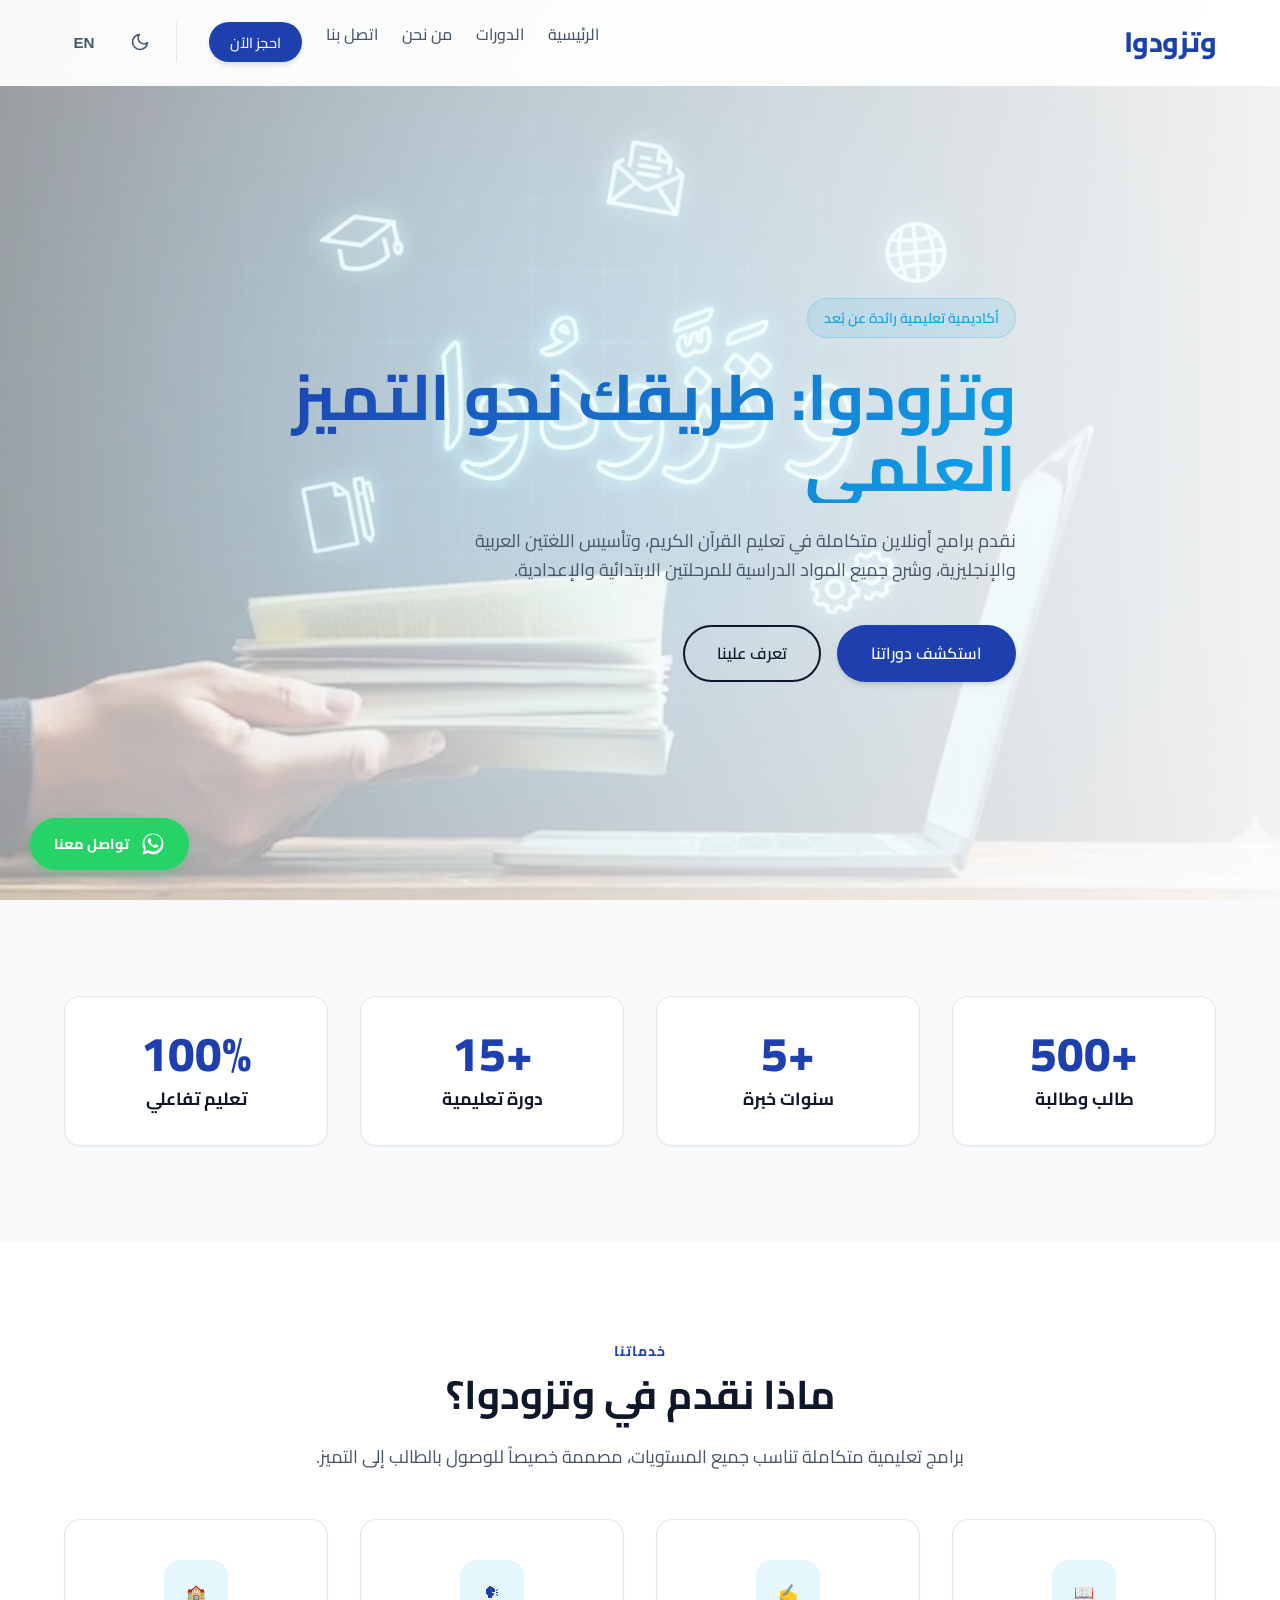
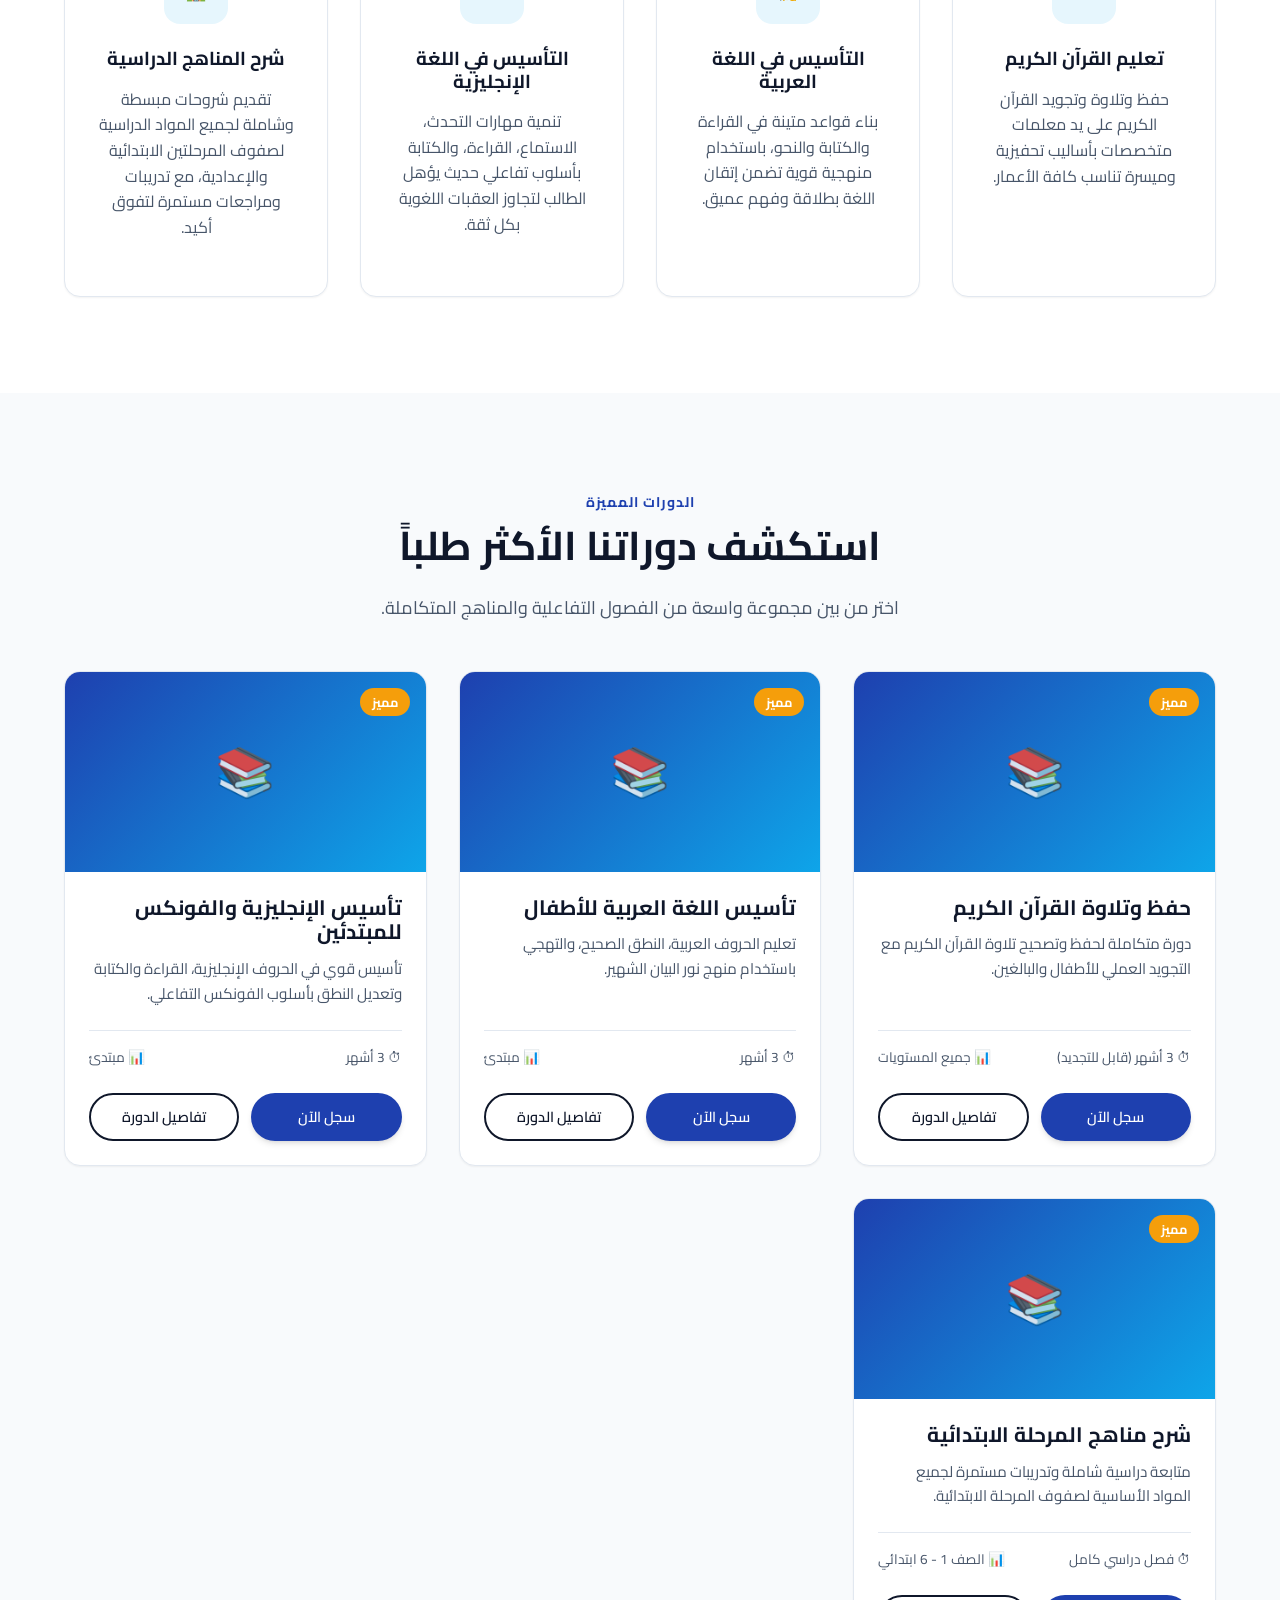
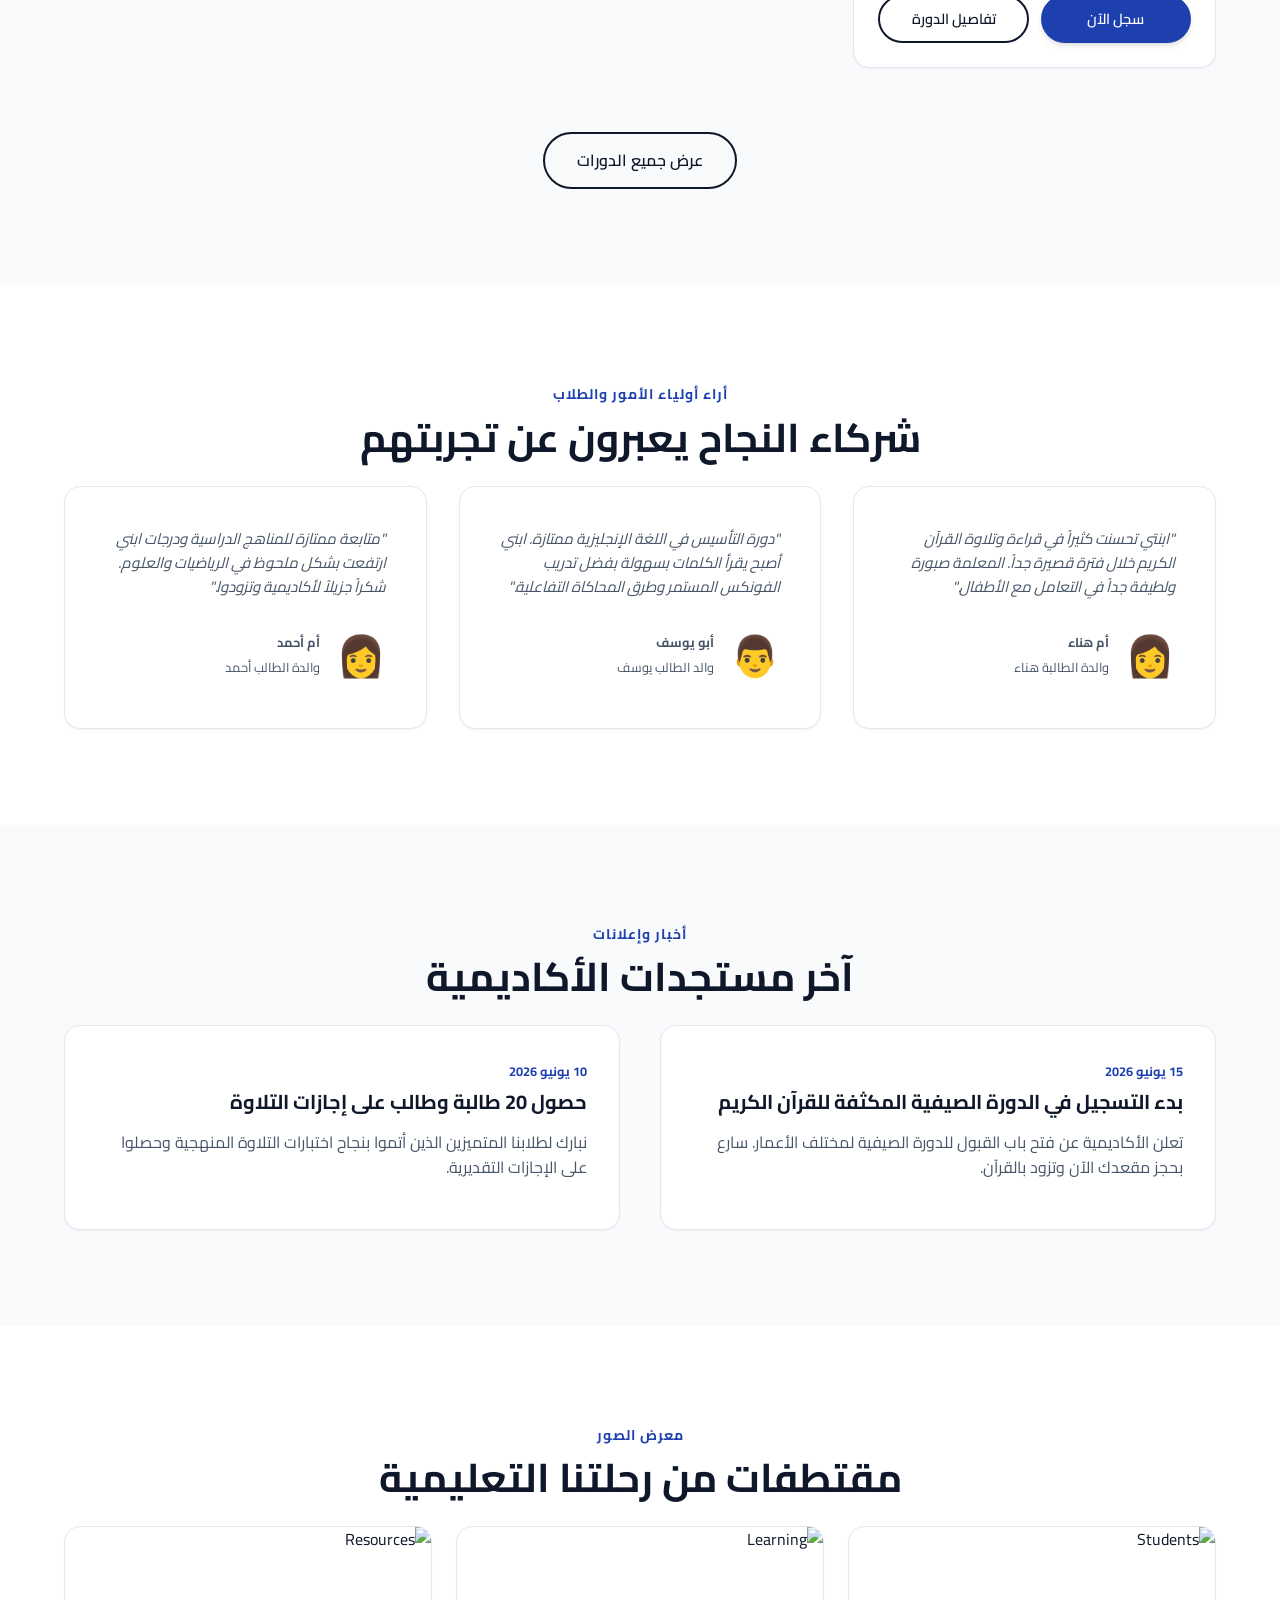
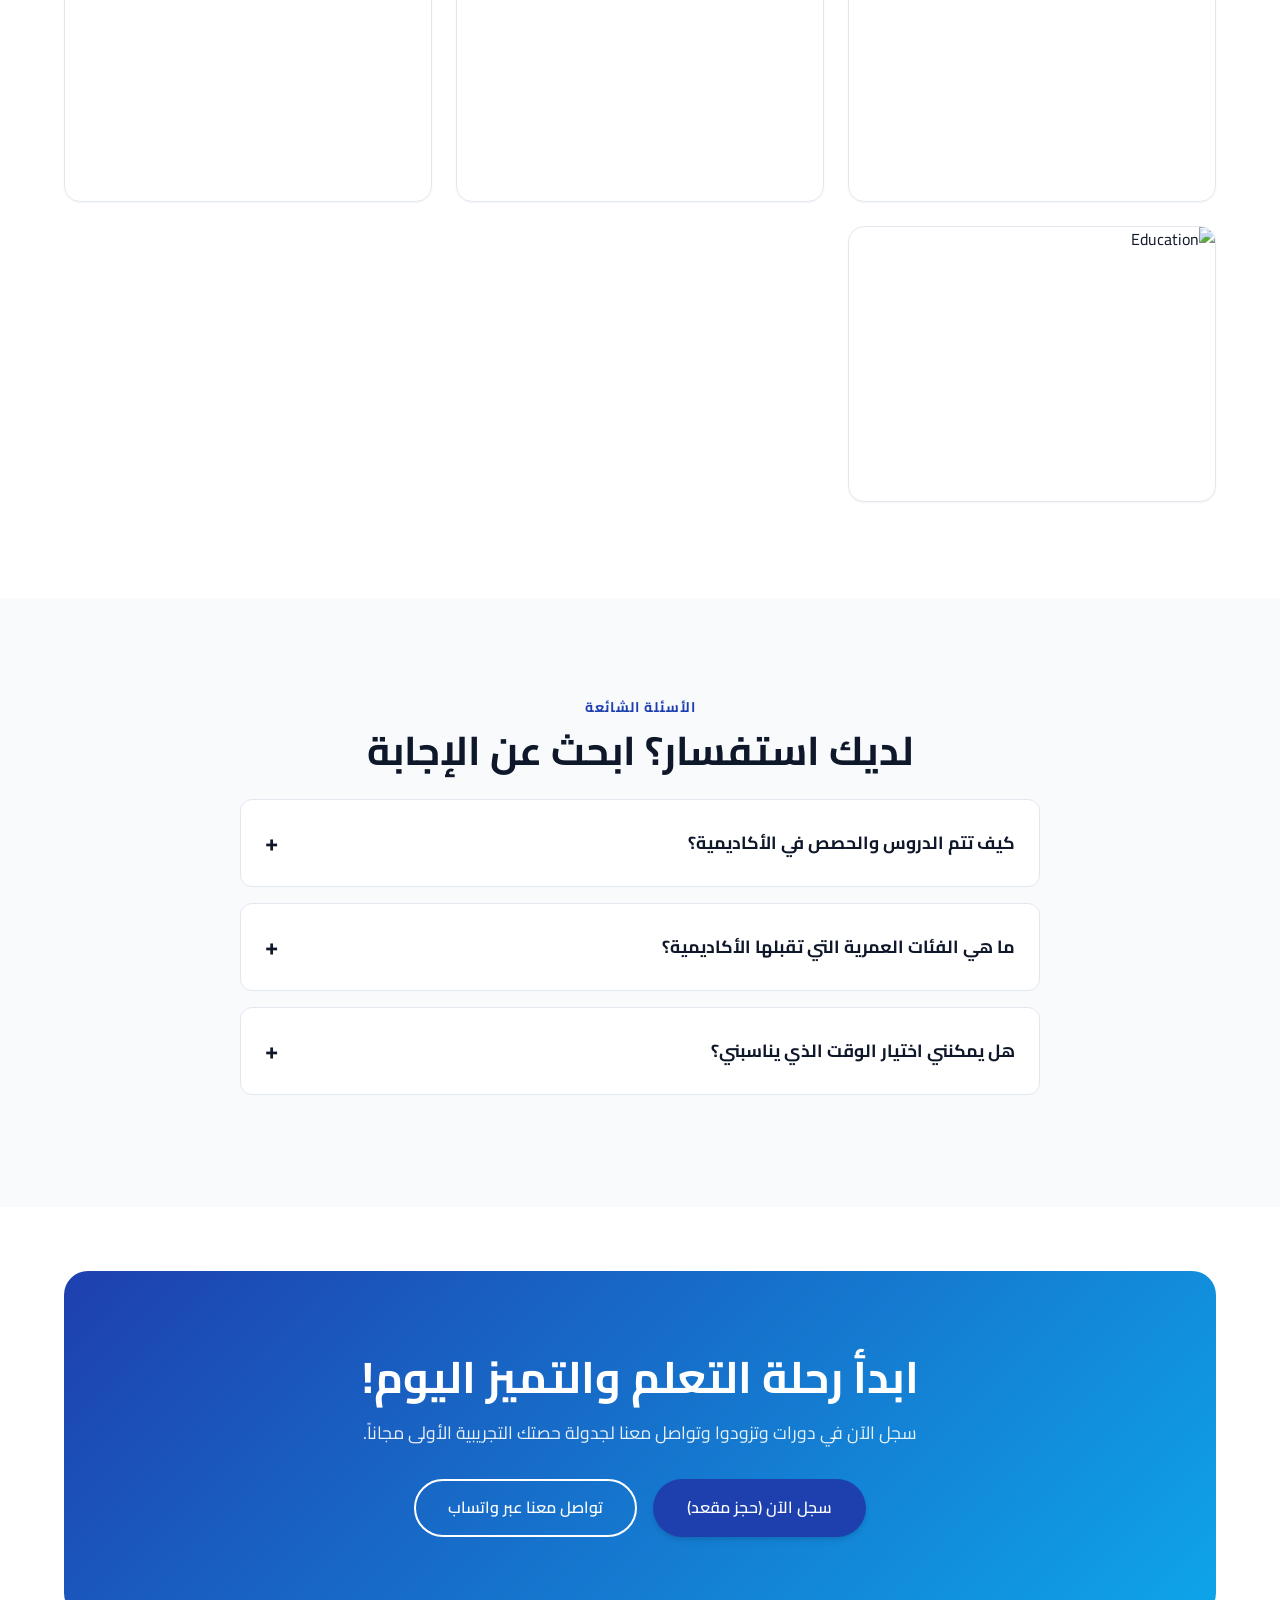
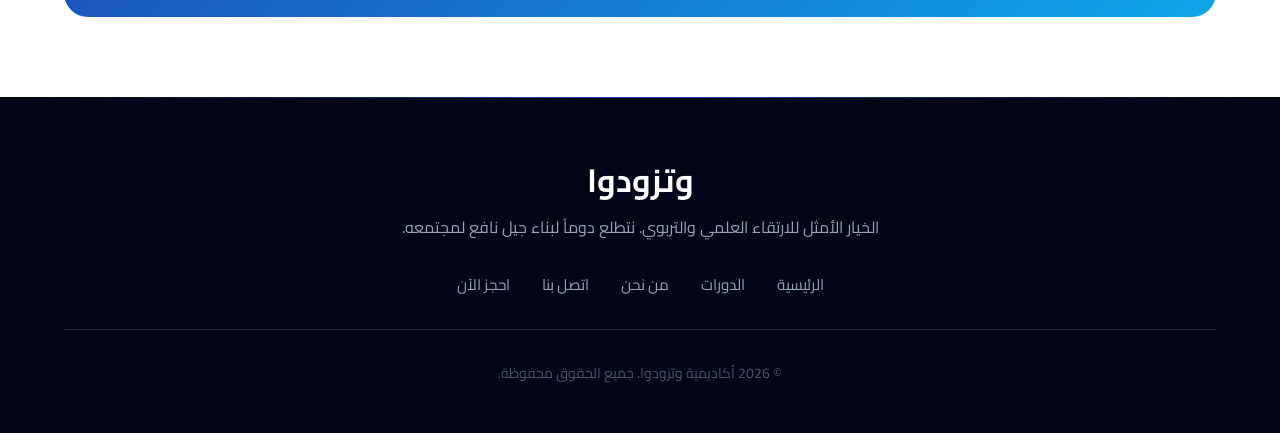
==== commit e67fd8b6: "Add files via upload" ====
--- a/index.html
+++ b/index.html
@@ -40,7 +40,6 @@
                 <ul class="nav-list">
                     <li><a href="index.html"><span class="ar">الرئيسية</span><span class="en">Home</span></a></li>
                     <li><a href="courses.html"><span class="ar">الدورات</span><span class="en">Courses</span></a></li>
-                    <li><a href="instructors.html"><span class="ar">المعلمات</span><span class="en">Instructors</span></a></li>
                     <li><a href="about.html"><span class="ar">من نحن</span><span class="en">About Us</span></a></li>
                     <li><a href="contact.html"><span class="ar">اتصل بنا</span><span class="en">Contact</span></a></li>
                     <li><a href="booking.html" class="btn btn-primary" style="padding: 0.4rem 1.2rem; font-size: 0.9rem; color: #ffffff !important;"><span class="ar">احجز الآن</span><span class="en">Book Now</span></a></li>
@@ -126,8 +125,8 @@
                     <div class="stat-item fade-in">
                         <span class="stat-num">+15</span>
                         <span class="stat-title">
-                            <span class="ar">معلمة متخصصة</span>
-                            <span class="en">Expert Instructors</span>
+                            <span class="ar">دورة تعليمية</span>
+                            <span class="en">Educational Courses</span>
                         </span>
                     </div>
                     <div class="stat-item fade-in">
@@ -450,8 +449,8 @@
                         </button>
                         <div class="faq-answer">
                             <p>
-                                <span class="ar">تتم جميع الحصص أونلاين عبر غرف دراسية تفاعلية (باستخدام برامج مثل زووم) مع معلمات متخصصات، وتكون الحصة فردية أو جماعية صغيرة لضمان أعلى مستوى من الاستيعاب.</span>
-                                <span class="en">All classes are conducted online via live interactive rooms (using Zoom/etc.) with specialized female instructors. We offer one-on-one or small group settings to ensure maximum learning outcomes.</span>
+                                <span class="ar">تتم جميع الحصص أونلاين عبر غرف دراسية تفاعلية (باستخدام برامج مثل زووم) مع طاقم تعليمي متخصص، وتكون الحصة فردية أو جماعية صغيرة لضمان أعلى مستوى من الاستيعاب.</span>
+                                <span class="en">All classes are conducted online via live interactive rooms (using Zoom/etc.) with specialized instructors. We offer one-on-one or small group settings to ensure maximum learning outcomes.</span>
                             </p>
                         </div>
                     </div>
@@ -495,8 +494,8 @@
                     <span class="en">Start Your Learning Journey Today!</span>
                 </h2>
                 <p>
-                    <span class="ar">سجل الآن في دورات وتزودوا وتواصل مع المعلمات لجدولة حصتك التجريبية الأولى مجاناً.</span>
-                    <span class="en">Enroll now in Watazawadoo courses and communicate with our teachers to schedule your first trial class for free.</span>
+                    <span class="ar">سجل الآن في دورات وتزودوا وتواصل معنا لجدولة حصتك التجريبية الأولى مجاناً.</span>
+                    <span class="en">Enroll now in Watazawadoo courses and communicate with us to schedule your first trial class for free.</span>
                 </p>
                 <div class="cta-buttons">
                     <a href="booking.html" class="btn btn-primary">
@@ -529,7 +528,6 @@
             <div style="display: flex; gap: 2rem; margin-bottom: 2rem; flex-wrap: wrap; justify-content: center; font-size: 0.95rem; color: #94a3b8;">
                 <a href="index.html" class="footer-link"><span class="ar">الرئيسية</span><span class="en">Home</span></a>
                 <a href="courses.html" class="footer-link"><span class="ar">الدورات</span><span class="en">Courses</span></a>
-                <a href="instructors.html" class="footer-link"><span class="ar">المعلمات</span><span class="en">Instructors</span></a>
                 <a href="about.html" class="footer-link"><span class="ar">من نحن</span><span class="en">About Us</span></a>
                 <a href="contact.html" class="footer-link"><span class="ar">اتصل بنا</span><span class="en">Contact</span></a>
                 <a href="booking.html" class="footer-link"><span class="ar">احجز الآن</span><span class="en">Book Now</span></a>
